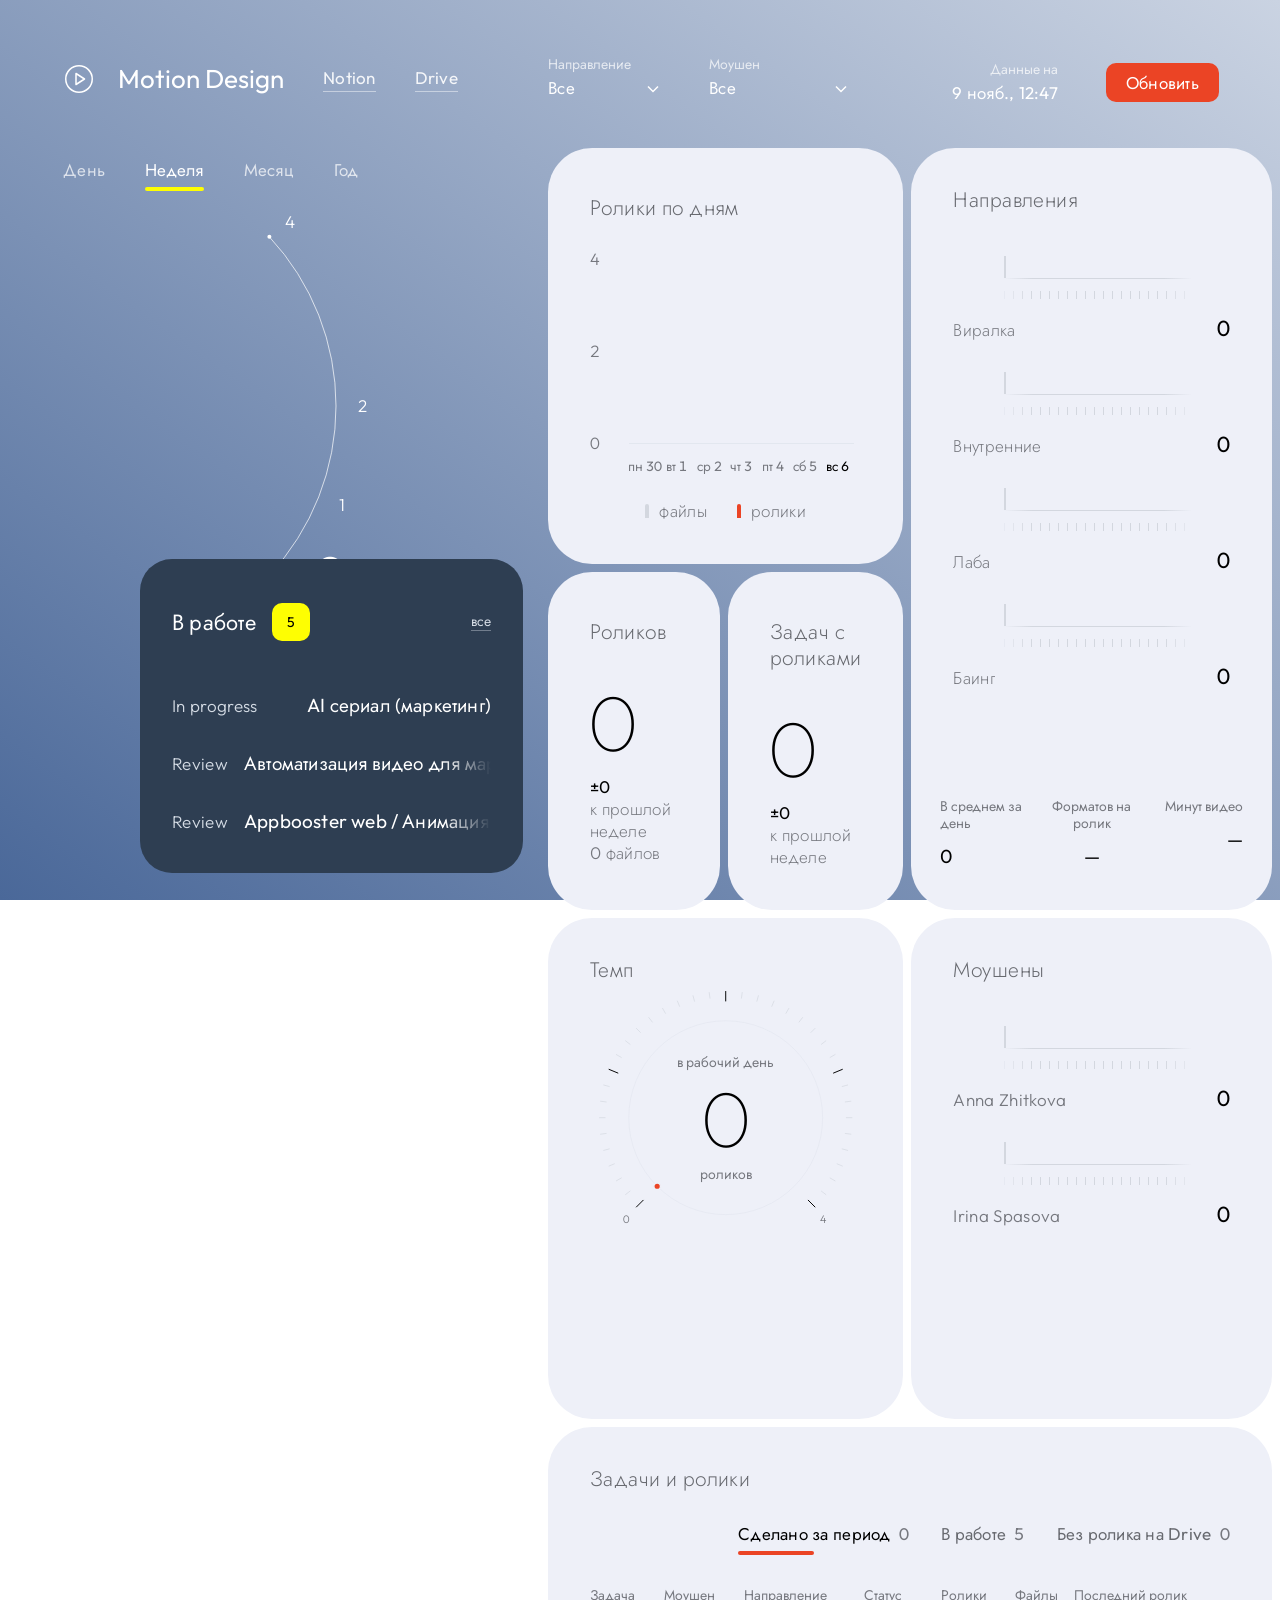
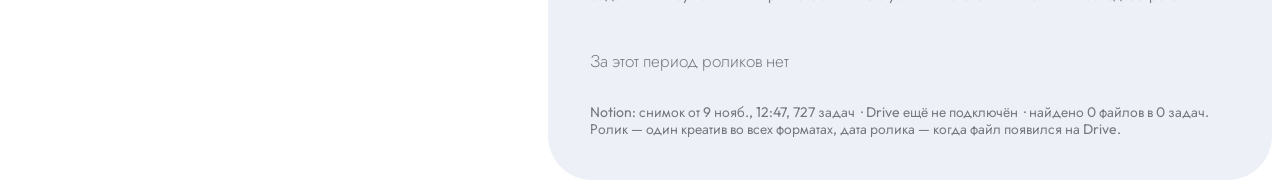
==== index.html @ 27a994b3 "Motion Design dashboard: Notion tasks + Drive videos, GitHub Pages Static dashboard in the style of " ====
<!doctype html>
<html lang="ru">
<head>
  <meta charset="utf-8">
  <meta name="viewport" content="width=device-width, initial-scale=1">
  <title>Motion Design · ролики</title>
  <meta name="description" content="Задачи моушен-дизайнеров из Notion и ролики на Google Drive: сколько сделано за день, неделю, месяц и год.">
  <link rel="icon" href="assets/icons/favicon.svg" type="image/svg+xml">
  <link rel="preconnect" href="https://fonts.googleapis.com">
  <link rel="preconnect" href="https://fonts.gstatic.com" crossorigin>
  <link href="https://fonts.googleapis.com/css2?family=Jost:wght@100;300;400;600&family=Outfit:wght@100;300;400;600&display=swap" rel="stylesheet">
  <link rel="stylesheet" href="assets/styles.css">
</head>
<body>
  <div class="app" id="app" aria-busy="true">
    <!-- Hero: period, headline gauge, what is in work right now -->
    <aside class="hero">
      <header class="hero-top">
        <a class="logo" href="./" aria-label="Motion Design — на главную">
          <svg class="logo-mark" width="32" height="32" viewBox="0 0 32 32" fill="none" aria-hidden="true">
            <circle cx="16" cy="16" r="13.25" stroke="currentColor" stroke-width="1.5"/>
            <path d="M13 10.5L21.5 16L13 21.5V10.5Z" stroke="currentColor" stroke-width="1.5" stroke-linejoin="round"/>
          </svg>
          <span id="appTitle">Motion Design</span>
        </a>
        <a class="hero-link" id="notionLink" href="#" target="_blank" rel="noopener">Notion</a>
        <a class="hero-link" id="driveLink" href="#" target="_blank" rel="noopener">Drive</a>
      </header>

      <nav class="period" aria-label="Период">
        <div class="tabs" role="tablist" id="periodTabs">
          <button role="tab" data-mode="day">День</button>
          <button role="tab" data-mode="week">Неделя</button>
          <button role="tab" data-mode="month">Месяц</button>
          <button role="tab" data-mode="year">Год</button>
        </div>
      </nav>

      <section class="gauge-wrap" aria-labelledby="gaugeLabel">
        <h2 class="sr-only" id="gaugeLabel">Роликов за период</h2>
        <svg class="hero-gauge" id="heroGauge" viewBox="0 0 330 380" role="img" aria-labelledby="gaugeLabel"></svg>
      </section>

      <section class="status-card" aria-labelledby="statusTitle">
        <div class="status-head">
          <h2 id="statusTitle">В работе</h2>
          <span class="chip" id="currentCount">0</span>
          <a class="status-more" href="#tasks" data-tab-link="current">все</a>
        </div>
        <div class="status-rows" id="statusRows"></div>
      </section>

      <div class="period-nav">
        <div class="guide" aria-hidden="true"><i></i><i></i></div>
        <div class="pager">
          <button id="prevPeriod" aria-label="Предыдущий период"><img src="assets/icons/chevron-left.svg" width="24" height="24" alt=""></button>
          <button id="nextPeriod" aria-label="Следующий период"><img src="assets/icons/chevron-right.svg" width="24" height="24" alt=""></button>
        </div>
        <div class="period-label" id="periodLabel" aria-live="polite">—</div>
      </div>

      <h1 class="hero-title">Motion<br>Design</h1>
      <footer class="hero-foot">
        <span id="today">—</span>
        <span class="sep" aria-hidden="true"></span>
        <span class="presence" id="dataAge">данные<br>—</span>
      </footer>
    </aside>

    <!-- Dashboard -->
    <main class="dash">
      <header class="dash-head">
        <label class="select">
          <span class="select-label">Направление</span>
          <select id="directionFilter"><option value="">Все</option></select>
        </label>
        <label class="select">
          <span class="select-label">Моушен</span>
          <select id="personFilter"><option value="">Все</option></select>
        </label>
        <div class="spacer"></div>
        <div class="updated">
          <span class="updated-label">Обновлено</span>
          <span class="updated-value" id="updatedAt">—</span>
        </div>
        <button class="btn-alert" id="refreshBtn" type="button">Обновить</button>
      </header>
      <div class="refresh-note" id="refreshNote" hidden></div>

      <div class="grid">
        <section class="card card-chart" aria-labelledby="chartTitle">
          <h2 class="card-title" id="chartTitle">Ролики по дням</h2>
          <div class="chart" id="chart"></div>
          <div class="legend" aria-hidden="true">
            <span><i class="key key-files"></i>файлы</span>
            <span><i class="key key-videos"></i>ролики</span>
          </div>
        </section>

        <section class="card card-metric" aria-labelledby="mVideosTitle">
          <h2 class="card-title" id="mVideosTitle">Роликов</h2>
          <div class="metric"><span class="metric-xl" id="mVideos">—</span><span class="metric-unit" id="mVideosUnit"></span></div>
          <p class="metric-note" id="mVideosNote"></p>
        </section>

        <section class="card card-metric" aria-labelledby="mTasksTitle">
          <h2 class="card-title" id="mTasksTitle">Задач с роликами</h2>
          <div class="metric"><span class="metric-xl" id="mTasks">—</span><span class="metric-unit" id="mTasksUnit"></span></div>
          <p class="metric-note" id="mTasksNote"></p>
        </section>

        <section class="card card-directions" aria-labelledby="dirTitle">
          <h2 class="card-title compact" id="dirTitle">Направления</h2>
          <div class="levels" id="directionRows"></div>
          <div class="stats" id="stats"></div>
        </section>

        <section class="card card-pace" aria-labelledby="paceTitle">
          <h2 class="card-title compact" id="paceTitle">Темп</h2>
          <div class="dial" id="paceDial"></div>
        </section>

        <section class="card card-people" aria-labelledby="peopleTitle">
          <h2 class="card-title compact" id="peopleTitle">Моушены</h2>
          <div class="levels" id="peopleRows"></div>
        </section>

        <section class="card card-tasks" id="tasks" aria-labelledby="tasksTitle">
          <div class="tasks-head">
            <h2 class="card-title compact" id="tasksTitle">Задачи и ролики</h2>
            <div class="seg" role="tablist" id="taskTabs">
              <button role="tab" data-tab="done">Сделано за период <b id="tabDoneN">0</b></button>
              <button role="tab" data-tab="current">В работе <b id="tabCurrentN">0</b></button>
              <button role="tab" data-tab="nolink">Без ролика на Drive <b id="tabNolinkN">0</b></button>
            </div>
          </div>
          <div class="table-wrap">
            <table class="tasks-table">
              <thead>
                <tr>
                  <th scope="col">Задача</th>
                  <th scope="col">Моушен</th>
                  <th scope="col">Направление</th>
                  <th scope="col">Статус</th>
                  <th scope="col" class="num">Ролики</th>
                  <th scope="col" class="num">Файлы</th>
                  <th scope="col">Последний ролик</th>
                </tr>
              </thead>
              <tbody id="taskRows"></tbody>
            </table>
            <p class="empty" id="tasksEmpty" hidden>За этот период задач нет</p>
          </div>
          <p class="checks" id="checks"></p>
        </section>
      </div>
    </main>
  </div>
  <div class="tooltip" id="tooltip" role="status" hidden></div>
  <script src="assets/app.js" type="module"></script>
</body>
</html>
---- assets/styles.css ----
/* Motion Design dashboard
   Tokens: Figma «AI-experements» / Главная · v1 (node 1311:35629), variables read 9 Nov 2026.
   Outfit has no Cyrillic, so Cyrillic glyphs fall through to Jost (same geometric construction). */

:root {
  color-scheme: light;

  --bg-hero-from: #4a6899;
  --bg-hero-to: #cad3e2;
  --surface-card: #eef0f8;
  --surface-overlay: #2e3e52;
  --surface-glass: #ffffff;

  --text-primary: #000000;
  --text-secondary: #686a70;
  --text-tertiary: #76787f;
  --text-on-dark: #ffffff;
  --text-on-dark-muted: #d5dce5;
  --text-on-live: #000000;
  --text-on-alert: #ffffff;

  --accent-live: #fefe02;
  --accent-alert: #eb4425;
  --chart-wind: #d3d7df;
  --chart-power: #eb4425;
  --stroke-tick-minor: #d3d7df;
  --stroke-tick-major: #000000;
  --stroke-track: #e3e7ef;
  --stroke-on-hero: #ffffff;

  --radius-card: 44px;
  --radius-overlay: 32px;
  --radius-control: 10px;
  --radius-full: 999px;
  --space-card-x: 42px;
  --space-grid-gap: 8px;

  --font: 'Outfit', 'Jost', system-ui, sans-serif;

  /* Text styles from the file (size / line / tracking) */
  --t-display: 600 82px/86px var(--font);      /* Display/Hero, tracking -3.5% */
  --t-metric-xl: 100 79px/79px var(--font);    /* Metric/XL */
  --t-metric-l: 300 52px/52px var(--font);     /* Metric/L */
  --t-logo: 400 26px/32px var(--font);         /* Logo */
  --t-metric-unit: 400 24px/30px var(--font);  /* Metric/Unit */
  --t-body-l: 400 22px/28px var(--font);       /* Body/L, tracking 1% */
  --t-title-card: 300 21px/26px var(--font);   /* Title/Card, tracking 2% */
  --t-body-m: 400 19px/24px var(--font);       /* Body/M, tracking 1% */
  --t-body-s: 400 17px/22px var(--font);       /* Body/S, tracking 1.5% */
  --t-label: 300 17px/22px var(--font);        /* Label, tracking 2% */
  --t-micro: 400 14px/17px var(--font);        /* Micro */
}

* { box-sizing: border-box; }
html { -webkit-text-size-adjust: 100%; }
body {
  margin: 0;
  min-height: 100vh;
  font: var(--t-body-s);
  color: var(--text-primary);
  background: linear-gradient(to top right, var(--bg-hero-from), var(--bg-hero-to)) fixed;
  -webkit-font-smoothing: antialiased;
}
button, select { font: inherit; color: inherit; }
button { cursor: pointer; }
a { color: inherit; }
h1, h2, p { margin: 0; }
img { display: block; }

.app {
  display: grid;
  grid-template-columns: minmax(480px, 822fr) minmax(0, 1098fr);
  min-height: 100vh;
}
.app[aria-busy="true"] .dash, .app[aria-busy="true"] .hero > *:not(.hero-top) { opacity: .55; transition: opacity .2s; }

/* ───────────── Hero ───────────── */
.hero {
  position: relative;
  display: flex;
  flex-direction: column;
  align-self: start;
  min-height: 100vh;
  padding: 63px 52px 78px;
  color: var(--text-on-dark);
}
/* Tall enough to hold the whole panel: it stays put while the dashboard scrolls */
@media (min-width: 1280px) and (min-height: 1000px) {
  .hero { position: sticky; top: 0; height: 100vh; }
}
.hero-top { display: flex; align-items: center; gap: 39px; }
.logo { display: flex; align-items: center; gap: 23px; text-decoration: none; font: var(--t-logo); margin-left: 11px; }
.logo-mark { color: var(--stroke-on-hero); }
.hero-link {
  font: var(--t-body-s); letter-spacing: .015em; text-decoration: none; opacity: .9;
  border-bottom: 1px solid rgba(255,255,255,.5); padding-bottom: 2px;
}
.hero-link:first-of-type { margin-left: auto; }
.hero-link:hover { opacity: 1; border-bottom-color: #fff; }

.period { margin: 64px 0 0 11px; }
.tabs { display: flex; gap: 40px; flex-wrap: wrap; }
.tabs button, .seg button {
  background: none; border: 0; padding: 0 0 10px; position: relative;
  font: var(--t-body-s); letter-spacing: .015em; color: var(--text-on-dark); opacity: .72;
}
.tabs button[aria-selected="true"] { opacity: 1; }
.tabs button[aria-selected="true"]::after {
  content: ''; position: absolute; left: 0; bottom: 0; width: 76px; max-width: 100%; height: 4px;
  border-radius: var(--radius-full); background: var(--accent-live);
}
.tabs button:hover { opacity: 1; }
.tabs button:focus-visible, .seg button:focus-visible, .pager button:focus-visible,
.btn-alert:focus-visible, .select select:focus-visible, .hero-link:focus-visible, .logo:focus-visible {
  outline: 2px solid var(--accent-live); outline-offset: 4px; border-radius: 4px;
}

/* Headline gauge — arc on the right, knob at the value */
.gauge-wrap { position: relative; height: 360px; margin-top: 24px; pointer-events: none; }
.hero-gauge { position: absolute; right: 30px; top: 0; width: 330px; height: 380px; overflow: visible; }
.hero-gauge text { font: var(--t-label); letter-spacing: .02em; fill: var(--text-on-dark); }
.hero-gauge .g-arc { stroke: var(--stroke-on-hero); stroke-width: 1; fill: none; opacity: .7; }
.hero-gauge .g-dot { fill: var(--stroke-on-hero); }
.hero-gauge .g-value { font: var(--t-metric-l); fill: var(--text-on-dark); }
.hero-gauge .g-unit { font: var(--t-micro); fill: var(--accent-live); }
.sr-only { position: absolute; width: 1px; height: 1px; padding: 0; margin: -1px; overflow: hidden; clip: rect(0 0 0 0); white-space: nowrap; border: 0; }
.period-nav { display: flex; align-items: center; gap: 24px; margin: 56px 0 0 27px; }
.guide { position: relative; flex: 0 1 210px; min-width: 32px; height: 1px; background: rgba(255,255,255,.5); }
.guide i { position: absolute; top: -1.5px; width: 4px; height: 4px; border-radius: 50%; background: var(--stroke-on-hero); }
.guide i:first-child { left: -2px; } .guide i:last-child { right: -2px; }
.pager { position: relative; display: flex; align-items: center; justify-content: center; gap: 26px; width: 99px; height: 51px; }
.pager::before { content: ''; position: absolute; inset: 0; border-radius: var(--radius-full); background: var(--surface-glass); opacity: .2; }
.pager button { position: relative; background: none; border: 0; padding: 0; width: 24px; height: 24px; }
.pager button:disabled { opacity: .35; cursor: default; }
.period-label { font: var(--t-body-m); letter-spacing: .01em; white-space: nowrap; }

/* Status card — what is in work now */
.status-card {
  position: relative; margin: -16px 0 0 88px; width: min(383px, 100%);
  background: var(--surface-overlay); border-radius: var(--radius-overlay);
  padding: 44px 32px 40px; color: var(--text-on-dark);
}
.status-head { display: flex; align-items: center; gap: 16px; }
.status-head h2 { font: var(--t-body-l); letter-spacing: .01em; }
.chip {
  display: inline-flex; align-items: center; justify-content: center; min-width: 38px; height: 38px; padding: 0 13px;
  border-radius: var(--radius-control); background: var(--accent-live); color: var(--text-on-live); font: var(--t-micro);
}
.status-more { margin-left: auto; font: var(--t-micro); color: var(--text-on-dark-muted); text-decoration: none; border-bottom: 1px solid rgba(213,220,229,.4); }
.status-rows { display: flex; flex-direction: column; gap: 34px; padding-top: 52px; }
.status-row { display: flex; align-items: baseline; justify-content: space-between; gap: 16px; min-width: 0; }
.status-row .k { font: var(--t-label); letter-spacing: .02em; color: var(--text-on-dark-muted); white-space: nowrap; }
.status-row .v {
  font: var(--t-body-m); letter-spacing: .01em; white-space: nowrap; overflow: hidden; min-width: 0;
  text-decoration: none;
  -webkit-mask-image: linear-gradient(to left, transparent 0, #000 48px); mask-image: linear-gradient(to left, transparent 0, #000 48px);
}
.status-row .v.fits { -webkit-mask-image: none; mask-image: none; }
.status-empty { font: var(--t-label); color: var(--text-on-dark-muted); }

.hero-title { margin-top: auto; padding-top: 72px; font: var(--t-display); letter-spacing: -0.035em; }
.hero-foot { position: absolute; right: 55px; bottom: 78px; display: flex; align-items: center; gap: 26px; font: var(--t-body-s); letter-spacing: .015em; }
.hero-foot .sep { width: 1px; height: 32px; background: var(--stroke-on-hero); opacity: .3; }
.presence { font: var(--t-micro); }

/* ───────────── Dashboard ───────────── */
.dash { padding: 56px 8px 8px 0; min-width: 0; }
.dash-head { display: flex; align-items: center; gap: 48px; min-height: 40px; padding-right: 53px; color: var(--text-on-dark); flex-wrap: wrap; row-gap: 16px; }
.select { position: relative; display: flex; flex-direction: column; gap: 4px; }
.select-label { font: var(--t-micro); color: var(--text-on-dark); opacity: .72; }
.select select {
  appearance: none; -webkit-appearance: none; background: transparent; border: 0; padding: 0 22px 10px 0;
  font: var(--t-body-s); letter-spacing: .015em; color: var(--text-on-dark); cursor: pointer;
  background-image: url("data:image/svg+xml,%3Csvg xmlns='http://www.w3.org/2000/svg' width='12' height='8' fill='none'%3E%3Cpath d='M1 1.5l5 5 5-5' stroke='white' stroke-width='1.5'/%3E%3C/svg%3E");
  background-repeat: no-repeat; background-position: right 2px top 8px;
}
.select select option { color: #000; }
.select.active::after { content: ''; position: absolute; left: 0; bottom: 0; width: 76px; height: 4px; border-radius: var(--radius-full); background: var(--accent-live); }
.spacer { flex: 1; }
.updated { display: flex; flex-direction: column; align-items: flex-end; gap: 4px; }
.updated-label { font: var(--t-micro); opacity: .72; }
.updated-value { font: var(--t-body-s); letter-spacing: .015em; white-space: nowrap; }
.btn-alert {
  height: 39px; min-width: 101px; padding: 0 20px; border: 0; border-radius: var(--radius-control);
  background: var(--accent-alert); color: var(--text-on-alert); font: var(--t-body-s); letter-spacing: .015em;
}
.btn-alert:disabled { opacity: .6; cursor: progress; }
.refresh-note {
  margin: 16px 53px 0 0; padding: 14px 20px; border-radius: var(--radius-control);
  background: var(--surface-overlay); color: var(--text-on-dark); font: var(--t-body-s); letter-spacing: .015em; max-width: 720px; margin-left: auto;
}
.refresh-note a { color: var(--accent-live); }

.grid {
  margin-top: 39px;
  display: grid; gap: var(--space-grid-gap);
  grid-template-columns: minmax(0, 261fr) minmax(0, 266fr) minmax(0, 547fr);
  grid-template-areas:
    "chart chart dirs"
    "m1    m2    dirs"
    "pace  pace  people"
    "tasks tasks tasks";
}
.card { background: var(--surface-card); border-radius: var(--radius-card); padding: 46px var(--space-card-x) 42px; min-width: 0; }
.card-title { font: var(--t-title-card); letter-spacing: .02em; color: var(--text-secondary); }
.card-title.compact { margin-top: -8px; }

.card-chart { grid-area: chart; min-height: 416px; display: flex; flex-direction: column; }
.card-metric:nth-of-type(2) { grid-area: m1; }
.card-metric:nth-of-type(3) { grid-area: m2; }
.card-directions { grid-area: dirs; display: flex; flex-direction: column; }
.card-pace { grid-area: pace; min-height: 501px; }
.card-people { grid-area: people; min-height: 501px; }
.card-tasks { grid-area: tasks; }

/* Chart */
.chart { position: relative; flex: 1; margin-top: 24px; min-height: 230px; }
.chart svg { display: block; width: 100%; height: 100%; overflow: visible; }
.chart .axis { font: var(--t-label); letter-spacing: .02em; fill: var(--text-tertiary); font-variant-numeric: tabular-nums; }
.chart .xlab { font: var(--t-micro); fill: var(--text-tertiary); font-variant-numeric: tabular-nums; }
.chart .xlab.now { fill: var(--text-primary); }
.chart .grid-line { stroke: var(--stroke-track); stroke-width: 1; shape-rendering: crispEdges; }
.chart .bar-files { fill: var(--chart-wind); }
.chart .bar-videos { fill: var(--chart-power); }
.chart .hit { fill: transparent; }
.chart .col:hover .bar-files, .chart .col:focus .bar-files { fill: #b9bfcb; }
.chart .col:focus { outline: none; }
.chart .col:focus .hit { stroke: var(--text-tertiary); stroke-width: 1; }
.legend { display: flex; justify-content: center; gap: 30px; margin-top: 18px; font: var(--t-label); letter-spacing: .02em; color: var(--text-tertiary); }
.legend span { display: inline-flex; align-items: center; gap: 10px; }
.key { display: inline-block; width: 4px; height: 14px; border-radius: 2px 2px 0 0; }
.key-files { background: var(--chart-wind); }
.key-videos { background: var(--chart-power); }

/* Metric */
.card-metric { min-height: 242px; }
.metric { display: flex; align-items: baseline; margin-top: 39px; margin-left: -3px; white-space: nowrap; }
.metric-xl { font: var(--t-metric-xl); }
.metric-unit { font: var(--t-metric-unit); margin-left: 6px; }
.metric-note { margin-top: 14px; font: var(--t-label); letter-spacing: .02em; color: var(--text-tertiary); }
.metric-note b { font-weight: 400; color: var(--text-primary); }

/* Level rows (Temp row) */
.levels { display: flex; flex-direction: column; gap: 30px; margin-top: 44px; }
.level-row { display: block; text-decoration: none; color: inherit; background: none; border: 0; padding: 0; width: 100%; text-align: left; cursor: pointer; }
.level-row[aria-pressed="true"] .lv-label { color: var(--text-primary); }
.level-track { position: relative; height: 22px; margin: 0 38px 0 51px; }
.level-fill { position: absolute; left: 0; top: 0; bottom: 0; min-width: 2px; }
.level-fill::before { content: ''; position: absolute; inset: 1px 2px 1px 0; background: linear-gradient(to right, rgba(235,68,35,0), var(--accent-alert)); opacity: .11; }
.level-fill::after { content: ''; position: absolute; top: 0; bottom: 0; right: 0; width: 2px; background: var(--accent-alert); }
.level-row.zero .level-fill::after { background: var(--stroke-tick-minor); }
.level-base { height: 1px; margin: 0 38px 0 51px; background: linear-gradient(90deg, rgba(211,215,223,0) 0%, var(--stroke-tick-minor) 15%, var(--stroke-tick-minor) 85%, rgba(211,215,223,0) 100%); }
.level-ticks {
  height: 8px; margin: 12px 38px 0 51px;
  background: repeating-linear-gradient(to right, var(--stroke-tick-minor) 0 1px, transparent 1px 9px);
  -webkit-mask-image: linear-gradient(to right, rgba(0,0,0,.25), #000 15%, #000 85%, rgba(0,0,0,.25));
  mask-image: linear-gradient(to right, rgba(0,0,0,.25), #000 15%, #000 85%, rgba(0,0,0,.25));
}
.level-labels { display: flex; align-items: baseline; justify-content: space-between; gap: 16px; padding-top: 15px; }
.lv-label { font: var(--t-label); letter-spacing: .02em; color: var(--text-tertiary); white-space: nowrap; overflow: hidden; }
.lv-value { font: var(--t-body-l); letter-spacing: .01em; white-space: nowrap; font-variant-numeric: tabular-nums; }
.lv-value small { font: var(--t-label); color: var(--text-tertiary); margin-left: 6px; }
.level-row:hover .lv-label { color: var(--text-primary); }
.level-row:focus-visible { outline: 2px solid var(--text-primary); outline-offset: 6px; border-radius: 6px; }

.stats { display: grid; grid-template-columns: repeat(3, 1fr); margin: auto -13px 0; padding-top: 32px; }
.stat { text-align: center; }
.stat:first-child { text-align: left; } .stat:last-child { text-align: right; }
.stat .k { font: var(--t-micro); color: var(--text-tertiary); }
.stat .v { font: var(--t-body-m); letter-spacing: .01em; margin-top: 12px; white-space: nowrap; }

/* Pace dial */
.dial { position: relative; margin: 0 auto; max-width: 420px; }
.dial svg { display: block; width: 100%; height: auto; overflow: visible; }
.dial .tick-minor { stroke: var(--stroke-tick-minor); stroke-width: 1; }
.dial .tick-major { stroke: var(--stroke-tick-major); stroke-width: 1.5; }
.dial .track { stroke: var(--stroke-track); stroke-width: 1; fill: none; }
.dial .arc { stroke: var(--accent-alert); stroke-width: 1.5; fill: none; stroke-linecap: round; }
.dial .knob { fill: var(--accent-alert); stroke: var(--surface-card); stroke-width: 2; }
.dial .scale { font: var(--t-label); fill: var(--text-tertiary); font-variant-numeric: tabular-nums; }
.dial-center { position: absolute; left: 50%; top: 50%; transform: translate(-50%, -50%); text-align: center; }
.dial-center .k { font: var(--t-micro); color: var(--text-tertiary); }
.dial-center .v { font: var(--t-metric-xl); margin-top: 8px; }
.dial-center .u { font: var(--t-micro); color: var(--text-tertiary); margin-top: 8px; }

/* Tasks */
.tasks-head { display: flex; align-items: center; gap: 32px; flex-wrap: wrap; }
.seg { display: flex; gap: 32px; margin-left: auto; flex-wrap: wrap; }
.seg button { color: var(--text-secondary); opacity: 1; }
.seg button b { font-weight: 400; color: var(--text-tertiary); margin-left: 4px; font-variant-numeric: tabular-nums; }
.seg button[aria-selected="true"] { color: var(--text-primary); }
.seg button[aria-selected="true"]::after { content: ''; position: absolute; left: 0; bottom: 0; width: 76px; height: 4px; border-radius: var(--radius-full); background: var(--accent-alert); }
.table-wrap { margin-top: 32px; overflow-x: auto; }
.tasks-table { width: 100%; border-collapse: collapse; }
.tasks-table th { font: var(--t-micro); color: var(--text-tertiary); text-align: left; padding: 0 16px 14px 0; white-space: nowrap; }
.tasks-table td { padding: 16px 16px 16px 0; vertical-align: top; font: var(--t-body-s); letter-spacing: .015em; border-top: 1px solid var(--stroke-track); }
.tasks-table th.num, .tasks-table td.num { text-align: right; font-variant-numeric: tabular-nums; }
.tasks-table td.num a { text-decoration: none; border-bottom: 1px solid var(--stroke-tick-minor); }
.tasks-table td.num a:hover { border-bottom-color: var(--text-primary); }
.task-name { color: var(--text-primary); text-decoration: none; display: block; max-width: 44ch; text-wrap: pretty; }
.task-name:hover { text-decoration: underline; text-decoration-thickness: 1px; text-underline-offset: 3px; }
.task-meta { display: block; margin-top: 4px; font: var(--t-micro); color: var(--text-tertiary); }
.muted { color: var(--text-tertiary); }
.status-chip { display: inline-flex; align-items: center; height: 26px; padding: 0 10px; border-radius: var(--radius-control); background: var(--surface-glass); font: var(--t-micro); white-space: nowrap; }
.status-chip.live { background: var(--accent-live); color: var(--text-on-live); }
.empty { padding: 32px 0 8px; color: var(--text-tertiary); font: var(--t-label); }
.checks { margin-top: 24px; font: var(--t-micro); color: var(--text-tertiary); max-width: 90ch; }
.more-row td { border-top: 0; padding-top: 8px; }
.btn-ghost { background: none; border: 0; padding: 0; font: var(--t-body-s); color: var(--text-secondary); border-bottom: 1px solid var(--stroke-tick-minor); }

/* Tooltip */
.tooltip {
  position: fixed; z-index: 10; pointer-events: none; padding: 12px 14px; border-radius: var(--radius-control);
  background: var(--surface-overlay); color: var(--text-on-dark); font: var(--t-micro); min-width: 140px;
}
.tooltip .tt-head { color: var(--text-on-dark-muted); margin-bottom: 8px; }
.tooltip .tt-row { display: flex; align-items: center; gap: 8px; }
.tooltip .tt-row + .tt-row { margin-top: 4px; }
.tooltip .tt-row b { font: var(--t-body-s); }
.tooltip .tt-key { width: 10px; height: 2px; border-radius: 1px; }

/* ───────────── Narrow screens ───────────── */
@media (max-width: 1279px) {
  .app { grid-template-columns: minmax(0, 1fr); }
  .hero { padding: 40px 32px 48px; }
  .gauge-wrap { height: 380px; }
  .hero-foot { position: static; margin-top: 24px; }
  .hero-title { padding-top: 48px; }
  .dash { padding: 0 16px 16px; }
  .dash-head { padding: 0; }
  .refresh-note { margin-right: 0; }
}
@media (max-width: 900px) {
  .grid {
    grid-template-columns: minmax(0, 1fr) minmax(0, 1fr);
    grid-template-areas: "chart chart" "m1 m2" "dirs dirs" "people people" "pace pace" "tasks tasks";
  }
  .card-pace, .card-people { min-height: 0; }
}
@media (max-width: 600px) {
  :root { --space-card-x: 24px; --radius-card: 32px; }
  .hero { padding: 28px 16px 32px; }
  .logo { margin-left: 0; gap: 14px; }
  .hero-top { gap: 20px; }
  .period { margin: 40px 0 0; }
  .period-nav { margin-left: 0; gap: 16px; }
  .tabs { gap: 24px; }
  .gauge-wrap { height: 330px; }
  .hero-gauge { right: 70px; width: 250px; height: 330px; }
  .status-card { margin: 32px 0 0; }
  .hero-title { font-size: 56px; line-height: 60px; }
  .dash { padding: 0 8px 8px; }
  .dash-head { gap: 24px; padding: 0 8px; }
  .grid { grid-template-columns: 1fr; grid-template-areas: "chart" "m1" "m2" "dirs" "people" "pace" "tasks"; }
  .card { padding-top: 36px; padding-bottom: 32px; }
  .metric-xl { font-size: 64px; line-height: 64px; }
  .tasks-table thead { display: none; }
  .tasks-table, .tasks-table tbody, .tasks-table tr, .tasks-table td { display: block; width: 100%; }
  .tasks-table tr { border-top: 1px solid var(--stroke-track); padding: 14px 0; }
  .tasks-table td { border: 0; padding: 2px 0; text-align: left !important; }
  .tasks-table td[data-k]::before { content: attr(data-k) ' '; color: var(--text-tertiary); font: var(--t-micro); }
}
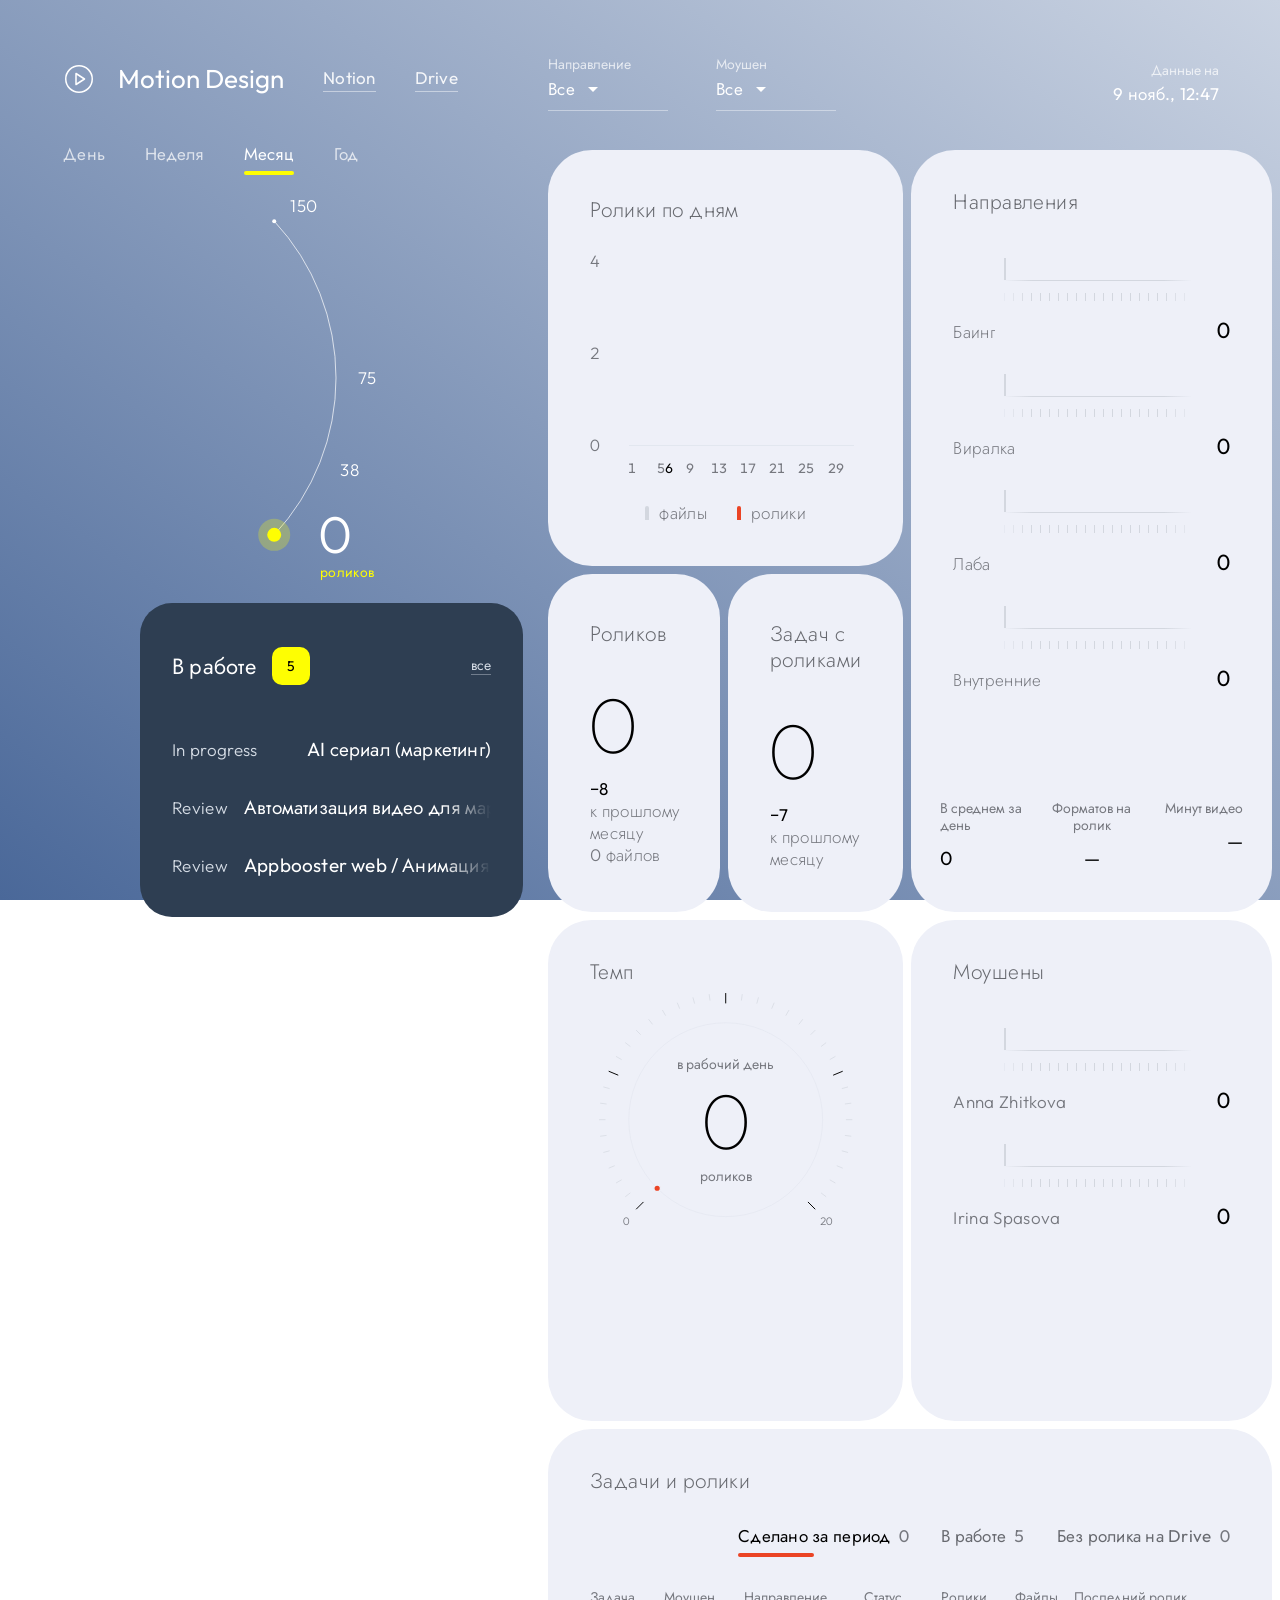
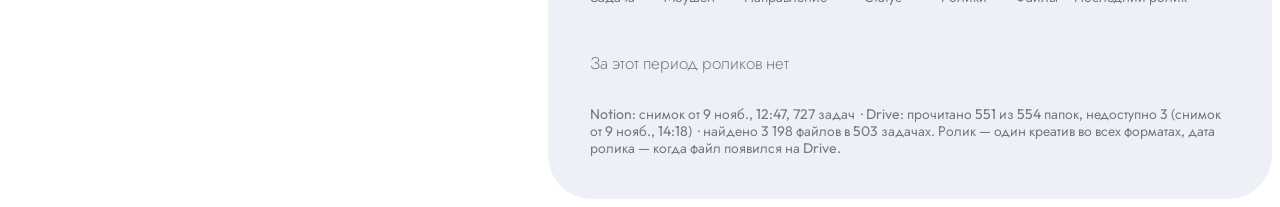
==== commit 97b4d9df: "MUI-style dropdowns, no refresh button, daily sync - Filters open an anchored listbox menu (MUI Sele" ====
--- a/index.html
+++ b/index.html
@@ -70,22 +70,14 @@
     <!-- Dashboard -->
     <main class="dash">
       <header class="dash-head">
-        <label class="select">
-          <span class="select-label">Направление</span>
-          <select id="directionFilter"><option value="">Все</option></select>
-        </label>
-        <label class="select">
-          <span class="select-label">Моушен</span>
-          <select id="personFilter"><option value="">Все</option></select>
-        </label>
+        <div class="dd" id="directionFilter" data-label="Направление"></div>
+        <div class="dd" id="personFilter" data-label="Моушен"></div>
         <div class="spacer"></div>
         <div class="updated">
           <span class="updated-label">Обновлено</span>
           <span class="updated-value" id="updatedAt">—</span>
         </div>
-        <button class="btn-alert" id="refreshBtn" type="button">Обновить</button>
       </header>
-      <div class="refresh-note" id="refreshNote" hidden></div>
 
       <div class="grid">
         <section class="card card-chart" aria-labelledby="chartTitle">
--- a/assets/styles.css
+++ b/assets/styles.css
@@ -81,11 +81,13 @@
   flex-direction: column;
   align-self: start;
   min-height: 100vh;
-  padding: 63px 52px 78px;
+  padding: 63px 52px 48px;
   color: var(--text-on-dark);
 }
-/* Tall enough to hold the whole panel: it stays put while the dashboard scrolls */
-@media (min-width: 1280px) and (min-height: 1000px) {
+/* Blocks keep their size: a short window makes the panel scroll, never squeezes the gauge under the card */
+.hero > * { flex-shrink: 0; }
+/* Tall enough to hold the whole panel (≈1305): it stays put while the dashboard scrolls */
+@media (min-width: 1280px) and (min-height: 1310px) {
   .hero { position: sticky; top: 0; height: 100vh; }
 }
 .hero-top { display: flex; align-items: center; gap: 39px; }
@@ -98,7 +100,7 @@
 .hero-link:first-of-type { margin-left: auto; }
 .hero-link:hover { opacity: 1; border-bottom-color: #fff; }
 
-.period { margin: 64px 0 0 11px; }
+.period { margin: 48px 0 0 11px; }
 .tabs { display: flex; gap: 40px; flex-wrap: wrap; }
 .tabs button, .seg button {
   background: none; border: 0; padding: 0 0 10px; position: relative;
@@ -111,12 +113,12 @@
 }
 .tabs button:hover { opacity: 1; }
 .tabs button:focus-visible, .seg button:focus-visible, .pager button:focus-visible,
-.btn-alert:focus-visible, .select select:focus-visible, .hero-link:focus-visible, .logo:focus-visible {
+.hero-link:focus-visible, .logo:focus-visible {
   outline: 2px solid var(--accent-live); outline-offset: 4px; border-radius: 4px;
 }
 
 /* Headline gauge — arc on the right, knob at the value */
-.gauge-wrap { position: relative; height: 360px; margin-top: 24px; pointer-events: none; }
+.gauge-wrap { position: relative; height: 380px; margin-top: 24px; pointer-events: none; }
 .hero-gauge { position: absolute; right: 30px; top: 0; width: 330px; height: 380px; overflow: visible; }
 .hero-gauge text { font: var(--t-label); letter-spacing: .02em; fill: var(--text-on-dark); }
 .hero-gauge .g-arc { stroke: var(--stroke-on-hero); stroke-width: 1; fill: none; opacity: .7; }
@@ -124,7 +126,7 @@
 .hero-gauge .g-value { font: var(--t-metric-l); fill: var(--text-on-dark); }
 .hero-gauge .g-unit { font: var(--t-micro); fill: var(--accent-live); }
 .sr-only { position: absolute; width: 1px; height: 1px; padding: 0; margin: -1px; overflow: hidden; clip: rect(0 0 0 0); white-space: nowrap; border: 0; }
-.period-nav { display: flex; align-items: center; gap: 24px; margin: 56px 0 0 27px; }
+.period-nav { display: flex; align-items: center; gap: 24px; margin: 40px 0 0 27px; }
 .guide { position: relative; flex: 0 1 210px; min-width: 32px; height: 1px; background: rgba(255,255,255,.5); }
 .guide i { position: absolute; top: -1.5px; width: 4px; height: 4px; border-radius: 50%; background: var(--stroke-on-hero); }
 .guide i:first-child { left: -2px; } .guide i:last-child { right: -2px; }
@@ -136,7 +138,7 @@
 
 /* Status card — what is in work now */
 .status-card {
-  position: relative; margin: -16px 0 0 88px; width: min(383px, 100%);
+  position: relative; margin: 24px 0 0 88px; width: min(383px, 100%);
   background: var(--surface-overlay); border-radius: var(--radius-overlay);
   padding: 44px 32px 40px; color: var(--text-on-dark);
 }
@@ -158,38 +160,42 @@
 .status-row .v.fits { -webkit-mask-image: none; mask-image: none; }
 .status-empty { font: var(--t-label); color: var(--text-on-dark-muted); }
 
-.hero-title { margin-top: auto; padding-top: 72px; font: var(--t-display); letter-spacing: -0.035em; }
-.hero-foot { position: absolute; right: 55px; bottom: 78px; display: flex; align-items: center; gap: 26px; font: var(--t-body-s); letter-spacing: .015em; }
+.hero-title { margin-top: auto; padding-top: 56px; font: var(--t-display); letter-spacing: -0.035em; }
+.hero-foot { position: absolute; right: 55px; bottom: 54px; display: flex; align-items: center; gap: 26px; font: var(--t-body-s); letter-spacing: .015em; }
 .hero-foot .sep { width: 1px; height: 32px; background: var(--stroke-on-hero); opacity: .3; }
 .presence { font: var(--t-micro); }
 
 /* ───────────── Dashboard ───────────── */
 .dash { padding: 56px 8px 8px 0; min-width: 0; }
 .dash-head { display: flex; align-items: center; gap: 48px; min-height: 40px; padding-right: 53px; color: var(--text-on-dark); flex-wrap: wrap; row-gap: 16px; }
-.select { position: relative; display: flex; flex-direction: column; gap: 4px; }
-.select-label { font: var(--t-micro); color: var(--text-on-dark); opacity: .72; }
-.select select {
-  appearance: none; -webkit-appearance: none; background: transparent; border: 0; padding: 0 22px 10px 0;
-  font: var(--t-body-s); letter-spacing: .015em; color: var(--text-on-dark); cursor: pointer;
-  background-image: url("data:image/svg+xml,%3Csvg xmlns='http://www.w3.org/2000/svg' width='12' height='8' fill='none'%3E%3Cpath d='M1 1.5l5 5 5-5' stroke='white' stroke-width='1.5'/%3E%3C/svg%3E");
-  background-repeat: no-repeat; background-position: right 2px top 8px;
-}
-.select select option { color: #000; }
-.select.active::after { content: ''; position: absolute; left: 0; bottom: 0; width: 76px; height: 4px; border-radius: var(--radius-full); background: var(--accent-live); }
+/* Dropdown — MUI Select behaviour (anchored menu, listbox keyboard), dashboard tokens */
+.dd { position: relative; display: flex; flex-direction: column; gap: 4px; min-width: 120px; }
+.dd-label { font: var(--t-micro); color: var(--text-on-dark); opacity: .72; }
+.dd-trigger {
+  display: inline-flex; align-items: center; gap: 6px; background: none; border: 0; padding: 0 0 10px; position: relative;
+  font: var(--t-body-s); letter-spacing: .015em; color: var(--text-on-dark); text-align: left; white-space: nowrap;
+}
+.dd-trigger::after { content: ''; position: absolute; left: 0; right: 0; bottom: 0; height: 1px; background: rgba(255,255,255,.4); transition: background .2s; }
+.dd-trigger:hover::after { background: rgba(255,255,255,.8); }
+.dd.active .dd-trigger::after, .dd.open .dd-trigger::after { height: 4px; right: auto; width: 76px; border-radius: var(--radius-full); background: var(--accent-live); }
+.dd-arrow { width: 24px; height: 24px; margin-right: -6px; transition: transform .2s cubic-bezier(.72, 0, 0, 1); }
+.dd.open .dd-arrow { transform: rotate(180deg); transition-timing-function: cubic-bezier(1, 0, .28, 1); }
+.dd-menu {
+  position: absolute; top: calc(100% + 8px); left: -16px; z-index: 20; min-width: calc(100% + 32px); max-height: 360px; overflow: auto;
+  margin: 0; padding: 8px 0; list-style: none; background: var(--surface-glass); border-radius: var(--radius-control);
+  transform-origin: top left; animation: dd-in .2s cubic-bezier(.72, 0, 0, 1);
+}
+@keyframes dd-in { from { opacity: 0; transform: scale(.92); } to { opacity: 1; transform: none; } }
+.dd-option { display: flex; align-items: center; min-height: 40px; padding: 8px 16px; font: var(--t-body-s); letter-spacing: .015em; color: var(--text-primary); white-space: nowrap; cursor: pointer; }
+.dd-option:hover, .dd-option.focused { background: var(--surface-card); }
+.dd-option[aria-selected="true"] { background: var(--stroke-track); }
+.dd-option[aria-selected="true"].focused, .dd-option[aria-selected="true"]:hover { background: var(--stroke-tick-minor); }
+.dd-trigger:focus-visible { outline: 2px solid var(--accent-live); outline-offset: 4px; border-radius: 4px; }
+@media (prefers-reduced-motion: reduce) { .dd-menu, .dd-arrow { animation: none; transition: none; } }
 .spacer { flex: 1; }
 .updated { display: flex; flex-direction: column; align-items: flex-end; gap: 4px; }
 .updated-label { font: var(--t-micro); opacity: .72; }
 .updated-value { font: var(--t-body-s); letter-spacing: .015em; white-space: nowrap; }
-.btn-alert {
-  height: 39px; min-width: 101px; padding: 0 20px; border: 0; border-radius: var(--radius-control);
-  background: var(--accent-alert); color: var(--text-on-alert); font: var(--t-body-s); letter-spacing: .015em;
-}
-.btn-alert:disabled { opacity: .6; cursor: progress; }
-.refresh-note {
-  margin: 16px 53px 0 0; padding: 14px 20px; border-radius: var(--radius-control);
-  background: var(--surface-overlay); color: var(--text-on-dark); font: var(--t-body-s); letter-spacing: .015em; max-width: 720px; margin-left: auto;
-}
-.refresh-note a { color: var(--accent-live); }
 
 .grid {
   margin-top: 39px;
@@ -328,7 +334,6 @@
   .hero-title { padding-top: 48px; }
   .dash { padding: 0 16px 16px; }
   .dash-head { padding: 0; }
-  .refresh-note { margin-right: 0; }
 }
 @media (max-width: 900px) {
   .grid {
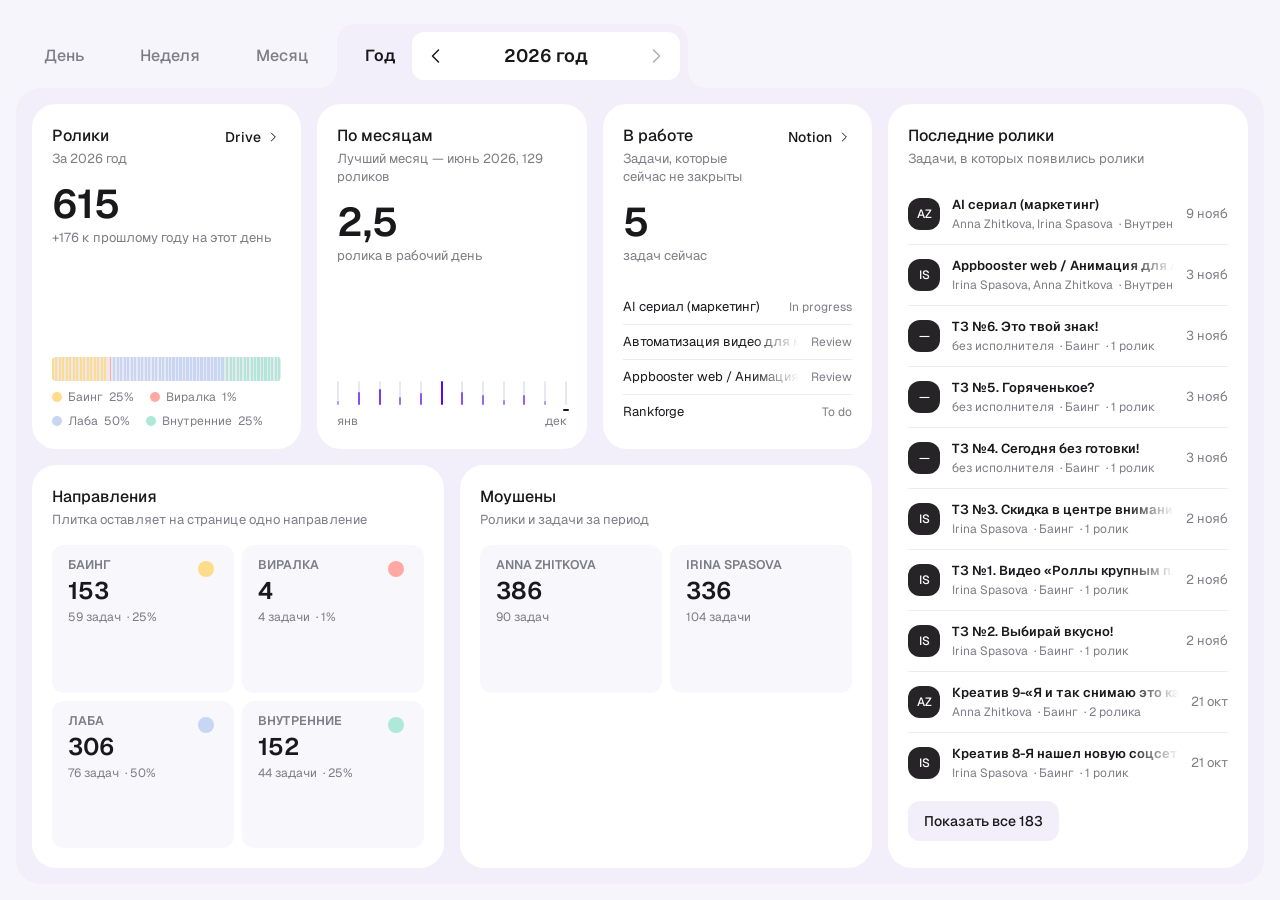
==== commit 738c85ef: "The Vault Custody layout becomes the main page; v1 goes - index.html and assets/ are the former v2; " ====
--- a/index.html
+++ b/index.html
@@ -3,151 +3,125 @@
 <head>
   <meta charset="utf-8">
   <meta name="viewport" content="width=device-width, initial-scale=1">
-  <title>Motion Design · ролики</title>
-  <meta name="description" content="Задачи моушен-дизайнеров из Notion и ролики на Google Drive: сколько сделано за день, неделю, месяц и год.">
+  <title>Motion Design</title>
+  <meta name="description" content="Ролики моушен-дизайнеров по задачам Notion: день, неделя, месяц, год.">
   <link rel="icon" href="assets/icons/favicon.svg" type="image/svg+xml">
   <link rel="preconnect" href="https://fonts.googleapis.com">
   <link rel="preconnect" href="https://fonts.gstatic.com" crossorigin>
-  <link href="https://fonts.googleapis.com/css2?family=Jost:wght@100;300;400;600&family=Outfit:wght@100;300;400;600&display=swap" rel="stylesheet">
+  <link rel="stylesheet" href="https://fonts.googleapis.com/css2?family=Geist:wght@400;500;600;700&display=swap">
   <link rel="stylesheet" href="assets/styles.css">
 </head>
 <body>
-  <div class="app" id="app" aria-busy="true">
-    <!-- Hero: period, headline gauge, what is in work right now -->
-    <aside class="hero">
-      <header class="hero-top">
-        <a class="logo" href="./" aria-label="Motion Design — на главную">
-          <svg class="logo-mark" width="32" height="32" viewBox="0 0 32 32" fill="none" aria-hidden="true">
-            <circle cx="16" cy="16" r="13.25" stroke="currentColor" stroke-width="1.5"/>
-            <path d="M13 10.5L21.5 16L13 21.5V10.5Z" stroke="currentColor" stroke-width="1.5" stroke-linejoin="round"/>
-          </svg>
-          <span id="appTitle">Motion Design</span>
-        </a>
-        <a class="hero-link" id="notionLink" href="#" target="_blank" rel="noopener">Notion</a>
-        <a class="hero-link" id="driveLink" href="#" target="_blank" rel="noopener">Drive</a>
-      </header>
-
-      <nav class="period" aria-label="Период">
-        <div class="tabs" role="tablist" id="periodTabs">
-          <button role="tab" data-mode="day">День</button>
-          <button role="tab" data-mode="week">Неделя</button>
-          <button role="tab" data-mode="month">Месяц</button>
-          <button role="tab" data-mode="year">Год</button>
-        </div>
-      </nav>
-
-      <section class="gauge-wrap" aria-labelledby="gaugeLabel">
-        <h2 class="sr-only" id="gaugeLabel">Роликов за период</h2>
-        <svg class="hero-gauge" id="heroGauge" viewBox="0 0 330 380" role="img" aria-labelledby="gaugeLabel"></svg>
-      </section>
-
-      <section class="status-card" aria-labelledby="statusTitle">
-        <div class="status-head">
-          <h2 id="statusTitle">В работе</h2>
-          <span class="chip" id="currentCount">0</span>
-          <a class="status-more" href="#tasks" data-tab-link="current">все</a>
-        </div>
-        <div class="status-rows" id="statusRows"></div>
-      </section>
-
-      <div class="period-nav">
-        <div class="guide" aria-hidden="true"><i></i><i></i></div>
-        <div class="pager">
-          <button id="prevPeriod" aria-label="Предыдущий период"><img src="assets/icons/chevron-left.svg" width="24" height="24" alt=""></button>
-          <button id="nextPeriod" aria-label="Следующий период"><img src="assets/icons/chevron-right.svg" width="24" height="24" alt=""></button>
-        </div>
-        <div class="period-label" id="periodLabel" aria-live="polite">—</div>
-      </div>
-
-      <h1 class="hero-title">Motion<br>Design</h1>
-      <footer class="hero-foot">
-        <span id="today">—</span>
-        <span class="sep" aria-hidden="true"></span>
-        <span class="presence" id="dataAge">данные<br>—</span>
-      </footer>
-    </aside>
-
-    <!-- Dashboard -->
-    <main class="dash">
-      <header class="dash-head">
-        <div class="dd" id="directionFilter" data-label="Направление"></div>
-        <div class="dd" id="personFilter" data-label="Моушен"></div>
-        <div class="spacer"></div>
-        <div class="updated">
-          <span class="updated-label">Обновлено</span>
-          <span class="updated-value" id="updatedAt">—</span>
+  <main class="main" id="app" aria-busy="true">
+    <section class="dash">
+      <!-- top: the period tabs grow out of the sheet on the left, the range sits inside the open one -->
+      <header class="dash-top">
+        <div class="ptabs" role="tablist" aria-label="Период" id="periodTabs">
+          <div class="ptab" data-mode="day"><button class="ptab-btn" role="tab" type="button" data-mode="day">День</button></div>
+          <div class="ptab" data-mode="week"><button class="ptab-btn" role="tab" type="button" data-mode="week">Неделя</button></div>
+          <div class="ptab" data-mode="month"><button class="ptab-btn" role="tab" type="button" data-mode="month">Месяц</button></div>
+          <div class="ptab" data-mode="year"><button class="ptab-btn" role="tab" type="button" data-mode="year">Год</button></div>
         </div>
       </header>
 
-      <div class="grid">
-        <section class="card card-chart" aria-labelledby="chartTitle">
-          <h2 class="card-title" id="chartTitle">Ролики по дням</h2>
-          <div class="chart" id="chart"></div>
-          <div class="legend" aria-hidden="true">
-            <span><i class="key key-files"></i>файлы</span>
-            <span><i class="key key-videos"></i>ролики</span>
+      <!-- the range: inside the open period tab; on a phone it moves to the top of the sheet -->
+      <div class="range" id="range">
+        <button class="rbtn" id="prevPeriod" type="button" aria-label="Предыдущий период"><svg class="ico" viewBox="0 0 24 24" fill="none" aria-hidden="true"><path d="M14.5 6l-6 6 6 6" stroke="currentColor" stroke-width="1.5" stroke-linecap="round" stroke-linejoin="round"/></svg></button>
+        <span class="range-label" id="periodLabel" aria-live="polite">—</span>
+        <button class="rbtn" id="nextPeriod" type="button" aria-label="Следующий период"><svg class="ico" viewBox="0 0 24 24" fill="none" aria-hidden="true"><path d="M9.5 6l6 6-6 6" stroke="currentColor" stroke-width="1.5" stroke-linecap="round" stroke-linejoin="round"/></svg></button>
+      </div>
+
+      <!-- the sheet: lavender board with white plates -->
+      <div class="dash-sheet" id="sheet">
+        <div class="range-slot" id="rangeSlot"></div>
+        <div class="dash-grid" id="dashView">
+          <div class="row-a">
+            <article class="bcard">
+              <div class="bhead">
+                <div class="bhead-txt"><h2 class="b-title">Ролики</h2><p class="b-cap" id="aCap">—</p></div>
+                <a class="b-open" id="driveLink" href="#" target="_blank" rel="noopener">Drive<svg class="ico16" viewBox="0 0 24 24" fill="none" aria-hidden="true"><path d="M9.5 6l6 6-6 6" stroke="currentColor" stroke-width="1.5" stroke-linecap="round" stroke-linejoin="round"/></svg></a>
+              </div>
+              <div class="bbody">
+                <div class="metric"><span class="m-value" id="aValue">—</span><span class="m-cap" id="aSub">—</span></div>
+                <div class="strip">
+                  <div class="split" id="split" role="img"></div>
+                  <div class="legend" id="splitLegend"></div>
+                </div>
+              </div>
+            </article>
+
+            <article class="bcard">
+              <div class="bhead">
+                <div class="bhead-txt"><h2 class="b-title" id="bTitle">По дням</h2><p class="b-cap" id="bCap">—</p></div>
+              </div>
+              <div class="bbody">
+                <div class="metric"><span class="m-value" id="bValue">—</span><span class="m-cap" id="bSub">—</span></div>
+                <div class="strip">
+                  <div class="bars" id="bars"></div>
+                  <div class="strip-ends"><span id="barsFrom">—</span><span id="barsTo">—</span></div>
+                </div>
+              </div>
+            </article>
+
+            <article class="bcard">
+              <div class="bhead">
+                <div class="bhead-txt"><h2 class="b-title">В работе</h2><p class="b-cap">Задачи, которые сейчас не&nbsp;закрыты</p></div>
+                <a class="b-open" id="notionLink" href="#" target="_blank" rel="noopener">Notion<svg class="ico16" viewBox="0 0 24 24" fill="none" aria-hidden="true"><path d="M9.5 6l6 6-6 6" stroke="currentColor" stroke-width="1.5" stroke-linecap="round" stroke-linejoin="round"/></svg></a>
+              </div>
+              <div class="bbody">
+                <div class="metric"><span class="m-value" id="cValue">—</span><span class="m-cap" id="cSub">—</span></div>
+                <div class="worklist" id="worklist"></div>
+              </div>
+            </article>
           </div>
-        </section>
 
-        <section class="card card-metric" aria-labelledby="mVideosTitle">
-          <h2 class="card-title" id="mVideosTitle">Роликов</h2>
-          <div class="metric"><span class="metric-xl" id="mVideos">—</span><span class="metric-unit" id="mVideosUnit"></span></div>
-          <p class="metric-note" id="mVideosNote"></p>
-        </section>
+          <div class="row-b">
+            <article class="bcard">
+              <div class="bhead">
+                <div class="bhead-txt"><h2 class="b-title">Направления</h2><p class="b-cap">Плитка оставляет на&nbsp;странице одно&nbsp;направление</p></div>
+              </div>
+              <div class="tiles" id="dirTiles"></div>
+            </article>
 
-        <section class="card card-metric" aria-labelledby="mTasksTitle">
-          <h2 class="card-title" id="mTasksTitle">Задач с роликами</h2>
-          <div class="metric"><span class="metric-xl" id="mTasks">—</span><span class="metric-unit" id="mTasksUnit"></span></div>
-          <p class="metric-note" id="mTasksNote"></p>
-        </section>
+            <article class="bcard">
+              <div class="bhead">
+                <div class="bhead-txt"><h2 class="b-title">Моушены</h2><p class="b-cap">Ролики и&nbsp;задачи за&nbsp;период</p></div>
+              </div>
+              <div class="tiles" id="personTiles"></div>
+            </article>
+          </div>
 
-        <section class="card card-directions" aria-labelledby="dirTitle">
-          <h2 class="card-title compact" id="dirTitle">Направления</h2>
-          <div class="levels" id="directionRows"></div>
-          <div class="stats" id="stats"></div>
-        </section>
-
-        <section class="card card-pace" aria-labelledby="paceTitle">
-          <h2 class="card-title compact" id="paceTitle">Темп</h2>
-          <div class="dial" id="paceDial"></div>
-        </section>
-
-        <section class="card card-people" aria-labelledby="peopleTitle">
-          <h2 class="card-title compact" id="peopleTitle">Моушены</h2>
-          <div class="levels" id="peopleRows"></div>
-        </section>
-
-        <section class="card card-tasks" id="tasks" aria-labelledby="tasksTitle">
-          <div class="tasks-head">
-            <h2 class="card-title compact" id="tasksTitle">Задачи и ролики</h2>
-            <div class="seg" role="tablist" id="taskTabs">
-              <button role="tab" data-tab="done">Сделано за период <b id="tabDoneN">0</b></button>
-              <button role="tab" data-tab="current">В работе <b id="tabCurrentN">0</b></button>
-              <button role="tab" data-tab="nolink">Без ролика на Drive <b id="tabNolinkN">0</b></button>
+          <article class="bcard dc-log">
+            <div class="bhead">
+              <div class="bhead-txt"><h2 class="b-title">Последние ролики</h2><p class="b-cap">Задачи, в&nbsp;которых появились&nbsp;ролики</p></div>
             </div>
+            <div class="events" id="events"></div>
+          </article>
+        </div>
+        <!-- the tasks page: opened from «Последние ролики», the period on top still drives it -->
+        <div class="tview" id="tasksView" hidden>
+          <div class="ftabs" role="tablist" aria-label="Задачи" id="taskTabs">
+            <button class="ftab" role="tab" type="button" data-tab="done">С роликами<span class="ftab-n" id="nDone"></span></button>
+            <button class="ftab" role="tab" type="button" data-tab="current">В работе<span class="ftab-n" id="nCurrent"></span></button>
+            <button class="ftab" role="tab" type="button" data-tab="nolink">Без роликов<span class="ftab-n" id="nNolink"></span></button>
           </div>
-          <div class="table-wrap">
-            <table class="tasks-table">
-              <thead>
-                <tr>
-                  <th scope="col">Задача</th>
-                  <th scope="col">Моушен</th>
-                  <th scope="col">Направление</th>
-                  <th scope="col">Статус</th>
-                  <th scope="col" class="num">Ролики</th>
-                  <th scope="col" class="num">Файлы</th>
-                  <th scope="col">Последний ролик</th>
-                </tr>
-              </thead>
-              <tbody id="taskRows"></tbody>
-            </table>
-            <p class="empty" id="tasksEmpty" hidden>За этот период задач нет</p>
-          </div>
-          <p class="checks" id="checks"></p>
-        </section>
+          <article class="tcard" id="tcard">
+            <div class="toolbar">
+              <button class="backbtn" id="backBtn" type="button" aria-label="Назад к дашборду" title="Назад к дашборду"><svg class="ico" viewBox="0 0 24 24" fill="none" aria-hidden="true"><path d="M19 12H5M11 6l-6 6 6 6" stroke="currentColor" stroke-width="1.5" stroke-linecap="round" stroke-linejoin="round"/></svg></button>
+              <label class="field">
+                <svg class="ico" viewBox="0 0 24 24" fill="none" aria-hidden="true"><path d="M16.4 16.4L20 20" stroke="currentColor" stroke-width="1.5" stroke-linecap="round"/><circle cx="11" cy="11" r="7" stroke="currentColor" stroke-width="1.5"/></svg>
+                <input id="taskSearch" type="search" placeholder="Поиск задачи" aria-label="Поиск задачи" autocomplete="off">
+              </label>
+              <div class="dd" id="dirFilter" data-label="Направление"></div>
+              <div class="dd" id="personFilter" data-label="Моушен"></div>
+            </div>
+            <div class="tbl"><div class="tgrid" id="tgrid" role="table" aria-label="Задачи"></div></div>
+            <p class="tempty" id="tEmpty" hidden></p>
+          </article>
+        </div>
       </div>
-    </main>
-  </div>
+    </section>
+  </main>
   <div class="tooltip" id="tooltip" role="status" hidden></div>
   <script src="assets/app.js" type="module"></script>
 </body>
--- a/assets/styles.css
+++ b/assets/styles.css
@@ -1,367 +1,325 @@
-/* Motion Design dashboard
-   Tokens: Figma «AI-experements» / Главная · v1 (node 1311:35629), variables read 9 Nov 2026.
-   Outfit has no Cyrillic, so Cyrillic glyphs fall through to Jost (same geometric construction). */
-
+/* Motion Design — the Vault Custody dashboard v2.2 (Figma 4ZeIBtOjH7RSoyMiiSfouZ, filled 1373:82066), adapted:
+   no drawer, the plates carry videos instead of wallets. Values are the custody prototype's
+   (prototype/ghost-cursor/page.html, rebuilt 29 Oct 2026); the split's pastels and the strip's violet steps are
+   sampled from the filled render. One light theme, as the source. */
 :root {
+  --canvas: #f7f5fc;
+  --surface: #ffffff;
+  --ink: #19191c;
+  --ink-link: #18181b;
+  --text-2: #7d7d86;
+  --text-3: #aeaeae;
+  --rule: #ededef;
+  --field: #ebe7f1;
+  --tint: #f2effa;
+  --tile: #f8f7fc;
+  --disc: #f6f6ff;
+  --violet: #5608ff;
+  --inverse: #27232a;
+  --on-inverse-2: #92919b;
+  --av: #262427;
+  --av-row: #3e4046;          /* the 24 avatar in a table */
+  --hair: rgba(0, 0, 0, .05); /* Divider · Hairline, over a table head */
+  --chip-n: #f5f5f5;          /* Chip · Neutral */
+  --ok-bg: #f7f2fe; --ok: #9d5aef; /* Chip · Success */
+  /* the token split's pastels (filled render), one per direction */
+  --dir-buying: #ffdb8c;
+  --dir-viral: #ffa9a2;
+  --dir-lab: #c7d6f3;
+  --dir-internal: #afe8d6;
+  --ease-enter: cubic-bezier(.72, 0, 0, 1);
+  --ease-exit: cubic-bezier(1, 0, .28, 1);
+  --edge: 16px;
+  --font: "Geist", ui-sans-serif, system-ui, -apple-system, "Segoe UI", sans-serif;
   color-scheme: light;
-
-  --bg-hero-from: #4a6899;
-  --bg-hero-to: #cad3e2;
-  --surface-card: #eef0f8;
-  --surface-overlay: #2e3e52;
-  --surface-glass: #ffffff;
-
-  --text-primary: #000000;
-  --text-secondary: #686a70;
-  --text-tertiary: #76787f;
-  --text-on-dark: #ffffff;
-  --text-on-dark-muted: #d5dce5;
-  --text-on-live: #000000;
-  --text-on-alert: #ffffff;
-
-  --accent-live: #fefe02;
-  --accent-alert: #eb4425;
-  --chart-wind: #d3d7df;
-  --chart-power: #eb4425;
-  --stroke-tick-minor: #d3d7df;
-  --stroke-tick-major: #000000;
-  --stroke-track: #e3e7ef;
-  --stroke-on-hero: #ffffff;
-
-  --radius-card: 44px;
-  --radius-overlay: 32px;
-  --radius-control: 10px;
-  --radius-full: 999px;
-  --space-card-x: 42px;
-  --space-grid-gap: 8px;
-
-  --font: 'Outfit', 'Jost', system-ui, sans-serif;
-
-  /* Text styles from the file (size / line / tracking) */
-  --t-display: 600 82px/86px var(--font);      /* Display/Hero, tracking -3.5% */
-  --t-metric-xl: 100 79px/79px var(--font);    /* Metric/XL */
-  --t-metric-l: 300 52px/52px var(--font);     /* Metric/L */
-  --t-logo: 400 26px/32px var(--font);         /* Logo */
-  --t-metric-unit: 400 24px/30px var(--font);  /* Metric/Unit */
-  --t-body-l: 400 22px/28px var(--font);       /* Body/L, tracking 1% */
-  --t-title-card: 300 21px/26px var(--font);   /* Title/Card, tracking 2% */
-  --t-body-m: 400 19px/24px var(--font);       /* Body/M, tracking 1% */
-  --t-body-s: 400 17px/22px var(--font);       /* Body/S, tracking 1.5% */
-  --t-label: 300 17px/22px var(--font);        /* Label, tracking 2% */
-  --t-micro: 400 14px/17px var(--font);        /* Micro */
-}
-
-* { box-sizing: border-box; }
-html { -webkit-text-size-adjust: 100%; }
-body {
-  margin: 0;
-  min-height: 100vh;
-  font: var(--t-body-s);
-  color: var(--text-primary);
-  background: linear-gradient(to top right, var(--bg-hero-from), var(--bg-hero-to)) fixed;
-  -webkit-font-smoothing: antialiased;
-}
-button, select { font: inherit; color: inherit; }
-button { cursor: pointer; }
-a { color: inherit; }
-h1, h2, p { margin: 0; }
-img { display: block; }
-
-.app {
-  display: grid;
-  grid-template-columns: minmax(480px, 822fr) minmax(0, 1098fr);
-  min-height: 100vh;
-}
-.app[aria-busy="true"] .dash, .app[aria-busy="true"] .hero > *:not(.hero-top) { opacity: .55; transition: opacity .2s; }
-
-/* ───────────── Hero ───────────── */
-.hero {
-  position: relative;
-  display: flex;
-  flex-direction: column;
-  align-self: start;
-  min-height: 100vh;
-  padding: 63px 52px 48px;
-  color: var(--text-on-dark);
-}
-/* Blocks keep their size: a short window makes the panel scroll, never squeezes the gauge under the card */
-.hero > * { flex-shrink: 0; }
-/* Tall enough to hold the whole panel (≈1305): it stays put while the dashboard scrolls */
-@media (min-width: 1280px) and (min-height: 1310px) {
-  .hero { position: sticky; top: 0; height: 100vh; }
-}
-.hero-top { display: flex; align-items: center; gap: 39px; }
-.logo { display: flex; align-items: center; gap: 23px; text-decoration: none; font: var(--t-logo); margin-left: 11px; }
-.logo-mark { color: var(--stroke-on-hero); }
-.hero-link {
-  font: var(--t-body-s); letter-spacing: .015em; text-decoration: none; opacity: .9;
-  border-bottom: 1px solid rgba(255,255,255,.5); padding-bottom: 2px;
-}
-.hero-link:first-of-type { margin-left: auto; }
-.hero-link:hover { opacity: 1; border-bottom-color: #fff; }
-
-.period { margin: 48px 0 0 11px; }
-.tabs { display: flex; gap: 40px; flex-wrap: wrap; }
-.tabs button, .seg button {
-  background: none; border: 0; padding: 0 0 10px; position: relative;
-  font: var(--t-body-s); letter-spacing: .015em; color: var(--text-on-dark); opacity: .72;
-}
-.tabs button[aria-selected="true"] { opacity: 1; }
-.tabs button[aria-selected="true"]::after {
-  content: ''; position: absolute; left: 0; bottom: 0; width: 76px; max-width: 100%; height: 4px;
-  border-radius: var(--radius-full); background: var(--accent-live);
-}
-.tabs button:hover { opacity: 1; }
-.tabs button:focus-visible, .seg button:focus-visible, .pager button:focus-visible,
-.hero-link:focus-visible, .logo:focus-visible {
-  outline: 2px solid var(--accent-live); outline-offset: 4px; border-radius: 4px;
-}
-
-/* Headline gauge — arc on the right, knob at the value */
-.gauge-wrap { position: relative; height: 380px; margin-top: 24px; pointer-events: none; }
-.hero-gauge { position: absolute; right: 30px; top: 0; width: 330px; height: 380px; overflow: visible; }
-.hero-gauge text { font: var(--t-label); letter-spacing: .02em; fill: var(--text-on-dark); }
-.hero-gauge .g-arc { stroke: var(--stroke-on-hero); stroke-width: 1; fill: none; opacity: .7; }
-.hero-gauge .g-dot { fill: var(--stroke-on-hero); }
-.hero-gauge .g-value { font: var(--t-metric-l); fill: var(--text-on-dark); }
-.hero-gauge .g-unit { font: var(--t-micro); fill: var(--accent-live); }
-.sr-only { position: absolute; width: 1px; height: 1px; padding: 0; margin: -1px; overflow: hidden; clip: rect(0 0 0 0); white-space: nowrap; border: 0; }
-.period-nav { display: flex; align-items: center; gap: 24px; margin: 40px 0 0 27px; }
-.guide { position: relative; flex: 0 1 210px; min-width: 32px; height: 1px; background: rgba(255,255,255,.5); }
-.guide i { position: absolute; top: -1.5px; width: 4px; height: 4px; border-radius: 50%; background: var(--stroke-on-hero); }
-.guide i:first-child { left: -2px; } .guide i:last-child { right: -2px; }
-.pager { position: relative; display: flex; align-items: center; justify-content: center; gap: 26px; width: 99px; height: 51px; }
-.pager::before { content: ''; position: absolute; inset: 0; border-radius: var(--radius-full); background: var(--surface-glass); opacity: .2; }
-.pager button { position: relative; background: none; border: 0; padding: 0; width: 24px; height: 24px; }
-.pager button:disabled { opacity: .35; cursor: default; }
-.period-label { font: var(--t-body-m); letter-spacing: .01em; white-space: nowrap; }
-
-/* Status card — what is in work now */
-.status-card {
-  position: relative; margin: 24px 0 0 88px; width: min(383px, 100%);
-  background: var(--surface-overlay); border-radius: var(--radius-overlay);
-  padding: 44px 32px 40px; color: var(--text-on-dark);
-}
-.status-head { display: flex; align-items: center; gap: 16px; }
-.status-head h2 { font: var(--t-body-l); letter-spacing: .01em; }
-.chip {
-  display: inline-flex; align-items: center; justify-content: center; min-width: 38px; height: 38px; padding: 0 13px;
-  border-radius: var(--radius-control); background: var(--accent-live); color: var(--text-on-live); font: var(--t-micro);
-}
-.status-more { margin-left: auto; font: var(--t-micro); color: var(--text-on-dark-muted); text-decoration: none; border-bottom: 1px solid rgba(213,220,229,.4); }
-.status-rows { display: flex; flex-direction: column; gap: 34px; padding-top: 52px; }
-.status-row { display: flex; align-items: baseline; justify-content: space-between; gap: 16px; min-width: 0; }
-.status-row .k { font: var(--t-label); letter-spacing: .02em; color: var(--text-on-dark-muted); white-space: nowrap; }
-.status-row .v {
-  font: var(--t-body-m); letter-spacing: .01em; white-space: nowrap; overflow: hidden; min-width: 0;
-  text-decoration: none;
-  -webkit-mask-image: linear-gradient(to left, transparent 0, #000 48px); mask-image: linear-gradient(to left, transparent 0, #000 48px);
-}
-.status-row .v.fits { -webkit-mask-image: none; mask-image: none; }
-.status-empty { font: var(--t-label); color: var(--text-on-dark-muted); }
-
-.hero-title { margin-top: auto; padding-top: 56px; font: var(--t-display); letter-spacing: -0.035em; }
-.hero-foot { position: absolute; right: 55px; bottom: 54px; display: flex; align-items: center; gap: 26px; font: var(--t-body-s); letter-spacing: .015em; }
-.hero-foot .sep { width: 1px; height: 32px; background: var(--stroke-on-hero); opacity: .3; }
-.presence { font: var(--t-micro); }
-
-/* ───────────── Dashboard ───────────── */
-.dash { padding: 56px 8px 8px 0; min-width: 0; }
-.dash-head { display: flex; align-items: center; gap: 48px; min-height: 40px; padding-right: 53px; color: var(--text-on-dark); flex-wrap: wrap; row-gap: 16px; }
-/* Dropdown — MUI Select behaviour (anchored menu, listbox keyboard), dashboard tokens */
-.dd { position: relative; display: flex; flex-direction: column; gap: 4px; min-width: 120px; }
-.dd-label { font: var(--t-micro); color: var(--text-on-dark); opacity: .72; }
-.dd-trigger {
-  display: inline-flex; align-items: center; gap: 6px; background: none; border: 0; padding: 0 0 10px; position: relative;
-  font: var(--t-body-s); letter-spacing: .015em; color: var(--text-on-dark); text-align: left; white-space: nowrap;
-}
-.dd-trigger::after { content: ''; position: absolute; left: 0; right: 0; bottom: 0; height: 1px; background: rgba(255,255,255,.4); transition: background .2s; }
-.dd-trigger:hover::after { background: rgba(255,255,255,.8); }
-.dd.active .dd-trigger::after, .dd.open .dd-trigger::after { height: 4px; right: auto; width: 76px; border-radius: var(--radius-full); background: var(--accent-live); }
-.dd-arrow { width: 24px; height: 24px; margin-right: -6px; transition: transform .2s cubic-bezier(.72, 0, 0, 1); }
-.dd.open .dd-arrow { transform: rotate(180deg); transition-timing-function: cubic-bezier(1, 0, .28, 1); }
-.dd-menu {
-  position: absolute; top: calc(100% + 8px); left: -16px; z-index: 20; min-width: calc(100% + 32px); max-height: 360px; overflow: auto;
-  margin: 0; padding: 8px 0; list-style: none; background: var(--surface-glass); border-radius: var(--radius-control);
-  transform-origin: top left; animation: dd-in .2s cubic-bezier(.72, 0, 0, 1);
-}
-@keyframes dd-in { from { opacity: 0; transform: scale(.92); } to { opacity: 1; transform: none; } }
-.dd-option { display: flex; align-items: center; min-height: 40px; padding: 8px 16px; font: var(--t-body-s); letter-spacing: .015em; color: var(--text-primary); white-space: nowrap; cursor: pointer; }
-.dd-option:hover, .dd-option.focused { background: var(--surface-card); }
-.dd-option[aria-selected="true"] { background: var(--stroke-track); }
-.dd-option[aria-selected="true"].focused, .dd-option[aria-selected="true"]:hover { background: var(--stroke-tick-minor); }
-.dd-trigger:focus-visible { outline: 2px solid var(--accent-live); outline-offset: 4px; border-radius: 4px; }
-@media (prefers-reduced-motion: reduce) { .dd-menu, .dd-arrow { animation: none; transition: none; } }
-.spacer { flex: 1; }
-.updated { display: flex; flex-direction: column; align-items: flex-end; gap: 4px; }
-.updated-label { font: var(--t-micro); opacity: .72; }
-.updated-value { font: var(--t-body-s); letter-spacing: .015em; white-space: nowrap; }
-
-.grid {
-  margin-top: 39px;
-  display: grid; gap: var(--space-grid-gap);
-  grid-template-columns: minmax(0, 261fr) minmax(0, 266fr) minmax(0, 547fr);
-  grid-template-areas:
-    "chart chart dirs"
-    "m1    m2    dirs"
-    "pace  pace  people"
-    "tasks tasks tasks";
-}
-.card { background: var(--surface-card); border-radius: var(--radius-card); padding: 46px var(--space-card-x) 42px; min-width: 0; }
-.card-title { font: var(--t-title-card); letter-spacing: .02em; color: var(--text-secondary); }
-.card-title.compact { margin-top: -8px; }
-
-.card-chart { grid-area: chart; min-height: 416px; display: flex; flex-direction: column; }
-.card-metric:nth-of-type(2) { grid-area: m1; }
-.card-metric:nth-of-type(3) { grid-area: m2; }
-.card-directions { grid-area: dirs; display: flex; flex-direction: column; }
-.card-pace { grid-area: pace; min-height: 501px; }
-.card-people { grid-area: people; min-height: 501px; }
-.card-tasks { grid-area: tasks; }
-
-/* Chart */
-.chart { position: relative; flex: 1; margin-top: 24px; min-height: 230px; }
-.chart svg { display: block; width: 100%; height: 100%; overflow: visible; }
-.chart .axis { font: var(--t-label); letter-spacing: .02em; fill: var(--text-tertiary); font-variant-numeric: tabular-nums; }
-.chart .xlab { font: var(--t-micro); fill: var(--text-tertiary); font-variant-numeric: tabular-nums; }
-.chart .xlab.now { fill: var(--text-primary); }
-.chart .grid-line { stroke: var(--stroke-track); stroke-width: 1; shape-rendering: crispEdges; }
-.chart .bar-files { fill: var(--chart-wind); }
-.chart .bar-videos { fill: var(--chart-power); }
-.chart .hit { fill: transparent; }
-.chart .col:hover .bar-files, .chart .col:focus .bar-files { fill: #b9bfcb; }
-.chart .col:focus { outline: none; }
-.chart .col:focus .hit { stroke: var(--text-tertiary); stroke-width: 1; }
-.legend { display: flex; justify-content: center; gap: 30px; margin-top: 18px; font: var(--t-label); letter-spacing: .02em; color: var(--text-tertiary); }
-.legend span { display: inline-flex; align-items: center; gap: 10px; }
-.key { display: inline-block; width: 4px; height: 14px; border-radius: 2px 2px 0 0; }
-.key-files { background: var(--chart-wind); }
-.key-videos { background: var(--chart-power); }
-
-/* Metric */
-.card-metric { min-height: 242px; }
-.metric { display: flex; align-items: baseline; margin-top: 39px; margin-left: -3px; white-space: nowrap; }
-.metric-xl { font: var(--t-metric-xl); }
-.metric-unit { font: var(--t-metric-unit); margin-left: 6px; }
-.metric-note { margin-top: 14px; font: var(--t-label); letter-spacing: .02em; color: var(--text-tertiary); }
-.metric-note b { font-weight: 400; color: var(--text-primary); }
-
-/* Level rows (Temp row) */
-.levels { display: flex; flex-direction: column; gap: 30px; margin-top: 44px; }
-.level-row { display: block; text-decoration: none; color: inherit; background: none; border: 0; padding: 0; width: 100%; text-align: left; cursor: pointer; }
-.level-row[aria-pressed="true"] .lv-label { color: var(--text-primary); }
-.level-track { position: relative; height: 22px; margin: 0 38px 0 51px; }
-.level-fill { position: absolute; left: 0; top: 0; bottom: 0; min-width: 2px; }
-.level-fill::before { content: ''; position: absolute; inset: 1px 2px 1px 0; background: linear-gradient(to right, rgba(235,68,35,0), var(--accent-alert)); opacity: .11; }
-.level-fill::after { content: ''; position: absolute; top: 0; bottom: 0; right: 0; width: 2px; background: var(--accent-alert); }
-.level-row.zero .level-fill::after { background: var(--stroke-tick-minor); }
-.level-base { height: 1px; margin: 0 38px 0 51px; background: linear-gradient(90deg, rgba(211,215,223,0) 0%, var(--stroke-tick-minor) 15%, var(--stroke-tick-minor) 85%, rgba(211,215,223,0) 100%); }
-.level-ticks {
-  height: 8px; margin: 12px 38px 0 51px;
-  background: repeating-linear-gradient(to right, var(--stroke-tick-minor) 0 1px, transparent 1px 9px);
-  -webkit-mask-image: linear-gradient(to right, rgba(0,0,0,.25), #000 15%, #000 85%, rgba(0,0,0,.25));
-  mask-image: linear-gradient(to right, rgba(0,0,0,.25), #000 15%, #000 85%, rgba(0,0,0,.25));
-}
-.level-labels { display: flex; align-items: baseline; justify-content: space-between; gap: 16px; padding-top: 15px; }
-.lv-label { font: var(--t-label); letter-spacing: .02em; color: var(--text-tertiary); white-space: nowrap; overflow: hidden; }
-.lv-value { font: var(--t-body-l); letter-spacing: .01em; white-space: nowrap; font-variant-numeric: tabular-nums; }
-.lv-value small { font: var(--t-label); color: var(--text-tertiary); margin-left: 6px; }
-.level-row:hover .lv-label { color: var(--text-primary); }
-.level-row:focus-visible { outline: 2px solid var(--text-primary); outline-offset: 6px; border-radius: 6px; }
-
-.stats { display: grid; grid-template-columns: repeat(3, 1fr); margin: auto -13px 0; padding-top: 32px; }
-.stat { text-align: center; }
-.stat:first-child { text-align: left; } .stat:last-child { text-align: right; }
-.stat .k { font: var(--t-micro); color: var(--text-tertiary); }
-.stat .v { font: var(--t-body-m); letter-spacing: .01em; margin-top: 12px; white-space: nowrap; }
-
-/* Pace dial */
-.dial { position: relative; margin: 0 auto; max-width: 420px; }
-.dial svg { display: block; width: 100%; height: auto; overflow: visible; }
-.dial .tick-minor { stroke: var(--stroke-tick-minor); stroke-width: 1; }
-.dial .tick-major { stroke: var(--stroke-tick-major); stroke-width: 1.5; }
-.dial .track { stroke: var(--stroke-track); stroke-width: 1; fill: none; }
-.dial .arc { stroke: var(--accent-alert); stroke-width: 1.5; fill: none; stroke-linecap: round; }
-.dial .knob { fill: var(--accent-alert); stroke: var(--surface-card); stroke-width: 2; }
-.dial .scale { font: var(--t-label); fill: var(--text-tertiary); font-variant-numeric: tabular-nums; }
-.dial-center { position: absolute; left: 50%; top: 50%; transform: translate(-50%, -50%); text-align: center; }
-.dial-center .k { font: var(--t-micro); color: var(--text-tertiary); }
-.dial-center .v { font: var(--t-metric-xl); margin-top: 8px; }
-.dial-center .u { font: var(--t-micro); color: var(--text-tertiary); margin-top: 8px; }
-
-/* Tasks */
-.tasks-head { display: flex; align-items: center; gap: 32px; flex-wrap: wrap; }
-.seg { display: flex; gap: 32px; margin-left: auto; flex-wrap: wrap; }
-.seg button { color: var(--text-secondary); opacity: 1; }
-.seg button b { font-weight: 400; color: var(--text-tertiary); margin-left: 4px; font-variant-numeric: tabular-nums; }
-.seg button[aria-selected="true"] { color: var(--text-primary); }
-.seg button[aria-selected="true"]::after { content: ''; position: absolute; left: 0; bottom: 0; width: 76px; height: 4px; border-radius: var(--radius-full); background: var(--accent-alert); }
-.table-wrap { margin-top: 32px; overflow-x: auto; }
-.tasks-table { width: 100%; border-collapse: collapse; }
-.tasks-table th { font: var(--t-micro); color: var(--text-tertiary); text-align: left; padding: 0 16px 14px 0; white-space: nowrap; }
-.tasks-table td { padding: 16px 16px 16px 0; vertical-align: top; font: var(--t-body-s); letter-spacing: .015em; border-top: 1px solid var(--stroke-track); }
-.tasks-table th.num, .tasks-table td.num { text-align: right; font-variant-numeric: tabular-nums; }
-.tasks-table td.num a { text-decoration: none; border-bottom: 1px solid var(--stroke-tick-minor); }
-.tasks-table td.num a:hover { border-bottom-color: var(--text-primary); }
-.task-name { color: var(--text-primary); text-decoration: none; display: block; max-width: 44ch; text-wrap: pretty; }
-.task-name:hover { text-decoration: underline; text-decoration-thickness: 1px; text-underline-offset: 3px; }
-.task-meta { display: block; margin-top: 4px; font: var(--t-micro); color: var(--text-tertiary); }
-.muted { color: var(--text-tertiary); }
-.status-chip { display: inline-flex; align-items: center; height: 26px; padding: 0 10px; border-radius: var(--radius-control); background: var(--surface-glass); font: var(--t-micro); white-space: nowrap; }
-.status-chip.live { background: var(--accent-live); color: var(--text-on-live); }
-.empty { padding: 32px 0 8px; color: var(--text-tertiary); font: var(--t-label); }
-.checks { margin-top: 24px; font: var(--t-micro); color: var(--text-tertiary); max-width: 90ch; }
-.more-row td { border-top: 0; padding-top: 8px; }
-.btn-ghost { background: none; border: 0; padding: 0; font: var(--t-body-s); color: var(--text-secondary); border-bottom: 1px solid var(--stroke-tick-minor); }
-
-/* Tooltip */
-.tooltip {
-  position: fixed; z-index: 10; pointer-events: none; padding: 12px 14px; border-radius: var(--radius-control);
-  background: var(--surface-overlay); color: var(--text-on-dark); font: var(--t-micro); min-width: 140px;
-}
-.tooltip .tt-head { color: var(--text-on-dark-muted); margin-bottom: 8px; }
-.tooltip .tt-row { display: flex; align-items: center; gap: 8px; }
-.tooltip .tt-row + .tt-row { margin-top: 4px; }
-.tooltip .tt-row b { font: var(--t-body-s); }
-.tooltip .tt-key { width: 10px; height: 2px; border-radius: 1px; }
-
-/* ───────────── Narrow screens ───────────── */
-@media (max-width: 1279px) {
-  .app { grid-template-columns: minmax(0, 1fr); }
-  .hero { padding: 40px 32px 48px; }
-  .gauge-wrap { height: 380px; }
-  .hero-foot { position: static; margin-top: 24px; }
-  .hero-title { padding-top: 48px; }
-  .dash { padding: 0 16px 16px; }
-  .dash-head { padding: 0; }
-}
-@media (max-width: 900px) {
-  .grid {
-    grid-template-columns: minmax(0, 1fr) minmax(0, 1fr);
-    grid-template-areas: "chart chart" "m1 m2" "dirs dirs" "people people" "pace pace" "tasks tasks";
-  }
-  .card-pace, .card-people { min-height: 0; }
+}
+*, *::before, *::after { box-sizing: border-box; }
+[hidden] { display: none !important; }
+body { margin: 0; background: var(--canvas); color: var(--ink); font: 400 14px/1.43 var(--font); -webkit-font-smoothing: antialiased; }
+button { font: inherit; color: inherit; background: none; border: 0; padding: 0; margin: 0; cursor: pointer; }
+button:focus-visible, a:focus-visible { outline: 2px solid var(--violet); outline-offset: 2px; border-radius: 6px; }
+a { color: inherit; text-decoration: none; }
+p, h1, h2 { margin: 0; }
+.ico { width: 24px; height: 24px; flex: none; display: block; }
+.ico16 { width: 16px; height: 16px; flex: none; display: block; }
+
+.main { min-height: 100vh; padding: 0 var(--edge) var(--edge); }
+.main[aria-busy="true"] .dash-sheet { opacity: .55; }
+.dash { container-type: inline-size; max-width: 1888px; margin: 0 auto; }
+
+/* top: the period tabs grow out of the sheet (folder tabs, 18 round with a concave 18 corner), the open one holds the
+   range; the numbers stand on the right */
+.dash-top { position: relative; display: flex; align-items: flex-end; gap: 24px; padding-top: 32px; }
+.ptabs { flex: none; display: flex; align-items: flex-end; }
+.ptab { position: relative; flex: none; height: 64px; border-radius: 18px 18px 0 0; display: flex; align-items: center; }
+.ptab-btn { height: 100%; padding: 0 28px; font: 500 16px/24px var(--font); color: var(--text-2); white-space: nowrap; transition: color .2s; }
+.ptab-btn:hover { color: var(--ink); }
+.ptab-btn:focus-visible { outline-offset: -6px; border-radius: 14px; }
+.ptab.is-on { background: var(--tint); padding-right: 8px; }
+.ptab.is-on .ptab-btn { padding-right: 16px; color: var(--ink); font-weight: 600; cursor: default; }
+.ptab.is-on::after, .ptab.is-on:not(:first-child)::before { content: ""; position: absolute; bottom: 0; width: 18px; height: 18px; pointer-events: none; }
+.ptab.is-on::after { right: -18px; background: radial-gradient(circle at 100% 0, transparent 17.5px, var(--tint) 18px); }
+.ptab.is-on:not(:first-child)::before { left: -18px; background: radial-gradient(circle at 0 0, transparent 17.5px, var(--tint) 18px); }
+/* the range: big arrow buttons in a white track, the period between them */
+.range { display: flex; align-items: center; height: 48px; padding: 2px; border-radius: 12px; background: var(--surface); }
+.range.is-moved { animation: range-in .3s var(--ease-enter); } /* only when it moves to another tab: on load it is just there */
+@keyframes range-in { from { opacity: 0; } }
+.rbtn { width: 44px; height: 44px; flex: none; border-radius: 10px; display: grid; place-items: center; color: var(--ink); transition: background .2s, color .2s; }
+.rbtn:hover:not(:disabled) { background: var(--tint); }
+.rbtn:disabled { color: var(--text-3); cursor: default; }
+.range-label { min-width: 176px; padding: 0 8px; text-align: center; font: 600 18px/24px var(--font); color: var(--ink); white-space: nowrap; }
+.range-slot:empty { display: none; }
+/* the way back, first in the toolbar: a tint button, no edge (baseline rule 7) */
+.backbtn { flex: none; width: 40px; height: 40px; border-radius: 12px; background: var(--tint); display: grid; place-items: center; color: var(--ink); transition: background .2s; }
+.backbtn:hover { background: var(--field); }
+.load-error { margin-bottom: 16px; font: 400 13px/18px var(--font); color: var(--text-2); }
+
+/* the sheet and its grid */
+.dash-sheet { position: relative; padding: 16px; border-radius: 24px; background: var(--tint); transition: opacity .2s; }
+.dash-sheet.is-joined { border-top-left-radius: 0; }
+.dash-grid { display: grid; grid-template-columns: 1fr; gap: 16px; }
+.row-a { display: grid; grid-template-columns: repeat(3, minmax(0, 1fr)); gap: 16px; }
+.row-b { display: grid; grid-template-columns: minmax(0, 1fr) minmax(0, 1fr); gap: 16px; }
+@container (min-width: 1500px) {
+  .dash-grid { grid-template-columns: minmax(0, 1fr) 402px; grid-template-rows: auto auto; }
+  .row-a, .row-b { grid-column: 1; }
+  .dc-log { grid-column: 2; grid-row: 1 / span 2; }
+}
+@container (max-width: 1000px) { .row-b { grid-template-columns: minmax(0, 1fr); } }
+@container (max-width: 760px) {
+  .row-a { grid-template-columns: minmax(0, 1fr); }
+}
+
+/* Block card · Layout=Form */
+.bcard { position: relative; min-width: 0; padding: 20px; border-radius: 24px; background: var(--surface); display: flex; flex-direction: column; gap: 16px; }
+.bhead { display: flex; align-items: flex-start; gap: 16px; }
+.bhead-txt { flex: 1; min-width: 0; display: flex; flex-direction: column; gap: 2px; }
+.b-title { font: 500 16px/24px var(--font); color: var(--ink); }
+.b-cap { font: 400 13px/18px var(--font); color: var(--text-2); }
+.b-open { flex: none; display: flex; align-items: center; gap: 4px; margin-top: 3px; font: 500 14px/20.3px var(--font); color: var(--ink-link); }
+.b-open:hover { text-decoration: underline; text-underline-offset: 3px; }
+.bbody { display: flex; flex-direction: column; gap: 16px; flex: 1; }
+.metric { display: flex; flex-direction: column; gap: 4px; min-height: 80px; }
+.m-value { font: 600 40px/41px var(--font); color: var(--ink); }
+.m-cap { font: 400 13px/18px var(--font); color: var(--text-2); }
+.strip { display: flex; flex-direction: column; gap: 8px; margin-top: auto; }
+.strip-ends { display: flex; justify-content: space-between; gap: 16px; font: 400 12px/16px var(--font); color: var(--text-2); }
+.strip-ends b { font-weight: 500; color: var(--ink); }
+
+/* the direction split: a comb of thin pastel bars per part, 2 white apart (Token split) */
+.split { display: flex; gap: 2px; height: 24px; border-radius: 4px; overflow: hidden; background: var(--field); }
+.split.is-empty { background: repeating-linear-gradient(90deg, var(--field) 0 2px, transparent 2px 3.5px); }
+.split i { flex: none; height: 100%; background: repeating-linear-gradient(90deg, var(--c) 0 2px, transparent 2px 3.5px); }
+.legend { display: flex; flex-wrap: wrap; gap: 8px 16px; }
+.legend-item { display: inline-flex; align-items: center; gap: 6px; font: 400 12px/16px var(--font); color: var(--text-2); white-space: nowrap; }
+.legend-item i { width: 10px; height: 10px; border-radius: 50%; background: var(--c); }
+
+/* the day strip: violet bars, opacity by level; zero bars stay in the field colour */
+.bars { position: relative; display: flex; align-items: flex-end; justify-content: space-between; height: 24px; }
+.bars i { position: relative; flex: none; width: 2px; height: 24px; border-radius: 9999px; background: var(--field); }
+.bars i::after { content: ""; position: absolute; left: 0; right: 0; bottom: 0; height: var(--h, 0); border-radius: 9999px; background: var(--violet); opacity: var(--o, 0); }
+.bars i.is-now::before { content: ""; position: absolute; left: -2px; right: -2px; bottom: -6px; height: 2px; border-radius: 1px; background: var(--ink); }
+.bars .hit { position: absolute; top: -6px; bottom: -6px; }
+
+/* work list: the task fades at its end, the status sits small on the right */
+.worklist { display: flex; flex-direction: column; margin-top: auto; }
+.wrow { display: flex; align-items: baseline; gap: 12px; padding: 8px 0; border-top: 1px solid var(--rule); font: 400 13px/18px var(--font); }
+.wrow:first-child { border-top: 0; padding-top: 0; }
+.wrow .n { flex: 1; min-width: 0; white-space: nowrap; overflow: hidden; color: var(--ink); -webkit-mask-image: linear-gradient(to right, #000 calc(100% - 48px), transparent); mask-image: linear-gradient(to right, #000 calc(100% - 48px), transparent); }
+.wrow .n.fits { -webkit-mask-image: none; mask-image: none; }
+.wrow .n:hover { text-decoration: underline; text-underline-offset: 3px; }
+.wrow .s { flex: none; font: 400 12px/16px var(--font); color: var(--text-2); }
+.wempty { font: 400 13px/18px var(--font); color: var(--text-2); }
+
+/* tiles */
+.tiles { display: grid; grid-template-columns: repeat(2, minmax(0, 1fr)); gap: 8px; }
+.tile { position: relative; min-height: 138px; padding: 16px; border-radius: 12px; background: var(--tile); display: flex; flex-direction: column; gap: 4px; text-align: left; width: 100%; transition: box-shadow .2s var(--ease-enter); }
+.tile[aria-pressed="true"] { box-shadow: inset 0 0 0 2px var(--violet); } /* a selection, not an edge (baseline rule 7) */
+.tile-label { padding-right: 32px; font: 600 12.5px/16px var(--font); text-transform: uppercase; color: var(--text-2); }
+.tile-value { font: 600 24px/32px var(--font); color: var(--ink); }
+.tile-cap { font: 400 12px/16px var(--font); color: var(--text-2); }
+.tile-act { margin-top: auto; padding-top: 8px; font: 500 14px/20.3px var(--font); color: var(--ink-link); }
+.tile:hover .tile-act { text-decoration: underline; text-underline-offset: 3px; }
+.tile > .ico { position: absolute; right: 16px; top: 16px; color: var(--ink); }
+.tile .dot { position: absolute; right: 20px; top: 20px; width: 16px; height: 16px; border-radius: 50%; background: var(--c); }
+
+/* the log */
+.dc-log { min-height: 0; }
+.events { display: flex; flex-direction: column; }
+.ev { display: flex; align-items: center; gap: 12px; padding: 12px 0; }
+.ev + .ev { border-top: 1px solid var(--rule); }
+.ev-av { width: 32px; height: 32px; flex: none; border-radius: 12px; background: var(--av); color: #fff; display: grid; place-items: center; font: 500 12px/1 var(--font); }
+.ev-txt { flex: 1; min-width: 0; display: flex; flex-direction: column; gap: 2px; }
+.ev-name { font: 600 13px/18px var(--font); color: var(--ink); white-space: nowrap; overflow: hidden; -webkit-mask-image: linear-gradient(to right, #000 calc(100% - 48px), transparent); mask-image: linear-gradient(to right, #000 calc(100% - 48px), transparent); }
+.ev-name.fits { -webkit-mask-image: none; mask-image: none; }
+.ev-meta { font: 400 12px/16px var(--font); color: var(--text-2); white-space: nowrap; overflow: hidden; }
+.ev-time { flex: none; font: 400 13px/18px var(--font); color: var(--text-2); }
+.ev:hover .ev-name { text-decoration: underline; text-underline-offset: 3px; }
+.ev-more { flex: none; align-self: flex-start; margin-top: 8px; height: 40px; padding: 0 16px; border-radius: 12px; background: var(--tint); font: 500 14px/18px var(--font); transition: background .2s; }
+.ev-more:hover { background: var(--field); }
+.ev-empty { padding: 24px 0; font: 400 13px/18px var(--font); color: var(--text-2); }
+
+
+/* ───────── the tasks page: folder tabs over a white card, as the custody pages ───────── */
+.tview { display: flex; flex-direction: column; min-width: 0; }
+.ftabs { display: flex; height: 48px; min-width: 0; }
+.ftab { position: relative; flex: none; height: 48px; padding: 0 27px; border-radius: 18px 18px 0 0; font: 500 14px/20px var(--font); letter-spacing: -.006em; color: var(--text-2); white-space: nowrap; transition: color .2s; }
+.ftab:hover { color: var(--ink); }
+.ftab[aria-selected="true"] { background: var(--surface); color: var(--ink); font-weight: 600; }
+.ftab[aria-selected="true"]::after, .ftab[aria-selected="true"]:not(:first-child)::before { content: ""; position: absolute; bottom: 0; width: 18px; height: 18px; pointer-events: none; }
+.ftab[aria-selected="true"]::after { right: -18px; background: radial-gradient(circle at 100% 0, transparent 17.5px, var(--surface) 18px); }
+.ftab[aria-selected="true"]:not(:first-child)::before { left: -18px; background: radial-gradient(circle at 0 0, transparent 17.5px, var(--surface) 18px); }
+.ftab:focus-visible { outline-offset: -2px; }
+.ftab-n { margin-left: 8px; font-weight: 500; color: var(--text-3); }
+.ftab[aria-selected="true"] .ftab-n { color: var(--text-2); }
+
+.tcard { container: tcard / inline-size; position: relative; min-width: 0; display: flex; flex-direction: column; padding: 18px 0; border-radius: 24px; background: var(--surface); }
+.tcard.is-joined { border-top-left-radius: 0; }
+.toolbar { flex: none; display: flex; flex-wrap: wrap; align-items: center; gap: 8px; padding: 8px 26px 23px; }
+/* Field: its fill is the card's own, so the 2 border is its edge (baseline rule 7) */
+.field { width: 296px; max-width: 100%; height: 40px; padding: 0 12px; border: 2px solid var(--field); border-radius: 12px; display: flex; align-items: center; gap: 8px; cursor: text; background: var(--surface); transition: border-color .2s; }
+.field:focus-within { border-color: var(--violet); }
+.field .ico { color: var(--text-3); }
+.field input { flex: 1; min-width: 0; height: 100%; padding: 0; border: 0; outline: 0; background: transparent; font: 400 14px/20px var(--font); color: var(--ink); }
+.field input::placeholder { color: var(--text-2); }
+.field input::-webkit-search-cancel-button { cursor: pointer; }
+
+/* MUI-style select: the field opens an anchored listbox under it */
+.dd { position: relative; flex: none; }
+.dd-trigger { width: 220px; height: 40px; padding: 0 8px 0 12px; border: 2px solid var(--field); border-radius: 12px; background: var(--surface); display: flex; align-items: center; justify-content: space-between; gap: 8px; font: 400 14px/20px var(--font); color: var(--ink); text-align: left; transition: border-color .2s; }
+.dd-trigger:focus-visible { outline: 0; border-color: var(--violet); }
+.dd.open .dd-trigger { border-color: var(--violet); }
+.dd.active .dd-value { font-weight: 500; }
+.dd-value { min-width: 0; overflow: hidden; white-space: nowrap; }
+.dd-arrow { color: var(--text-2); transition: transform .2s var(--ease-exit); }
+.dd.open .dd-arrow { transform: rotate(180deg); transition-timing-function: var(--ease-enter); }
+.dd-menu { position: absolute; z-index: 20; top: calc(100% + 4px); left: 0; min-width: 100%; max-height: 320px; overflow: auto; margin: 0; padding: 4px; list-style: none; border: 2px solid var(--field); border-radius: 12px; background: var(--surface); outline: 0; animation: dd-in .22s var(--ease-enter); }
+@keyframes dd-in { from { opacity: 0; transform: translateY(-4px); } }
+.dd-option { display: flex; align-items: center; min-height: 36px; padding: 8px 12px; border-radius: 8px; font: 400 14px/20px var(--font); color: var(--ink); white-space: nowrap; cursor: pointer; }
+.dd-option.focused { background: var(--tile); }
+.dd-option[aria-selected="true"] { background: var(--tint); font-weight: 500; }
+
+/* the table: one grid, the head and every row its subgrid, so a column is one width in all of them */
+.tbl { position: relative; min-width: 0; overflow-x: auto; scrollbar-width: thin; }
+.tgrid { min-width: 0; display: grid; grid-template-columns: var(--cols); }
+.thead, .tr { display: grid; grid-column: 1 / -1; grid-template-columns: subgrid; padding: 0 26px 0 27px; }
+.thead { position: sticky; top: 0; z-index: 2; height: 42px; border-top: 1px solid var(--hair); border-bottom: 1px solid var(--rule); background: var(--surface); }
+.thead > span { display: flex; align-items: center; min-width: 0; padding: 0 16px; font: 600 12.5px/16px var(--font); text-transform: uppercase; color: var(--text-3); white-space: nowrap; }
+.thead > .r { justify-content: flex-end; }
+.th-sort { display: inline-flex; align-items: center; gap: 4px; font: inherit; text-transform: inherit; color: inherit; transition: color .2s; }
+.th-sort:hover, .th-sort.is-on { color: var(--text-2); }
+.th-arrow { width: 12px; height: 12px; display: none; } /* only the sorted column shows its arrow: no room kept for the rest */
+.th-sort.is-on .th-arrow { display: block; }
+.tr { position: relative; }
+.tr::after { content: ""; position: absolute; left: 27px; right: 26px; bottom: 0; height: 1px; background: var(--rule); pointer-events: none; }
+.tr:last-child::after { left: 0; right: 0; }
+.td { display: flex; flex-direction: column; justify-content: center; min-width: 0; padding: 13.5px 16px; font: 400 13px/18px var(--font); color: var(--ink); white-space: nowrap; }
+.td.r { align-items: flex-end; text-align: right; }
+.td .cap { display: block; margin-top: 4px; font: 400 12px/16px var(--font); color: var(--text-2); white-space: nowrap; }
+.td .muted { color: var(--text-2); }
+.td .strong { font-weight: 600; }
+.td .num b { font-weight: 600; }
+.td .num { display: flex; flex-direction: column; align-items: flex-end; }
+/* Title fit=Fade: wider than the column, the words fade out at the end (48, the owner's), never «…» */
+.fit { display: block; min-width: 0; max-width: 100%; overflow: hidden; white-space: nowrap; -webkit-mask-image: linear-gradient(to right, #000 calc(100% - 48px), transparent); mask-image: linear-gradient(to right, #000 calc(100% - 48px), transparent); }
+.fit.fits { -webkit-mask-image: none; mask-image: none; }
+.t-name:hover { text-decoration: underline; text-underline-offset: 3px; }
+.td .reason { max-width: 160px; }
+.td .formats { max-width: 120px; }
+.td.person { flex-direction: row; justify-content: flex-start; align-items: center; gap: 8px; }
+.p-txt { display: flex; flex-direction: column; min-width: 0; }
+.av { width: 24px; height: 24px; flex: none; border-radius: 12px; background: var(--av-row); color: #fff; font: 400 11px/24px var(--font); text-align: center; }
+.dir { display: inline-flex; align-items: center; gap: 8px; }
+.dir i { width: 10px; height: 10px; border-radius: 50%; background: var(--c); }
+.chip { display: inline-flex; align-self: flex-start; align-items: center; height: 26px; padding: 0 12px; border-radius: 8px; font: 400 12px/16px var(--font); white-space: nowrap; }
+.chip-ok { background: var(--ok-bg); color: var(--ok); }
+.chip-n { background: var(--chip-n); color: var(--text-2); }
+.acts { display: flex; align-items: center; justify-content: flex-end; gap: 12px; }
+.acts .sep { width: 4px; height: 4px; border-radius: 2px; background: #cccccc; }
+.ibtn { display: grid; place-items: center; width: 16px; height: 16px; color: var(--text-2); transition: color .2s; }
+.ibtn:hover { color: var(--ink); }
+.tempty { padding: 48px 27px; font: 400 13px/18px var(--font); color: var(--text-2); text-align: center; }
+
+/* a narrow card: every row becomes a small block, the head goes */
+@container tcard (max-width: 1000px) {
+  .toolbar { padding: 8px 16px 16px; }
+  .field { flex: 1 1 200px; width: auto; }
+  .dd { flex: 1 1 160px; }
+  .dd-trigger { width: 100%; }
+  .tgrid { display: block; }
+  .thead { display: none; }
+  .tr { display: grid; grid-template-columns: repeat(auto-fill, minmax(120px, 1fr)); gap: 12px 16px; padding: 14px 16px; }
+  .tr::after { left: 16px; right: 16px; }
+  .td { padding: 0; }
+  .td.r { align-items: flex-start; text-align: left; }
+  .td .num { align-items: flex-start; }
+  .td.c-name { grid-column: 1 / -1; }
+  .td.person { flex-wrap: wrap; }
+  /* the cells are columns, so the label must not take a basis: 100 % of a column is its height (it squeezed the caps) */
+  .td[data-k]::before { content: attr(data-k); flex: none; margin-bottom: 4px; font: 600 11px/14px var(--font); text-transform: uppercase; color: var(--text-3); }
+  .td.person[data-k]::before { flex-basis: 100%; }
+  .acts { justify-content: flex-start; }
+}
+
+.tooltip { position: fixed; z-index: 10; pointer-events: none; padding: 10px 12px; border-radius: 10px; background: var(--inverse); color: #fff; font: 400 12px/16px var(--font); }
+.tooltip b { font: 600 13px/18px var(--font); }
+.tooltip span { color: var(--on-inverse-2); }
+
+/* a desktop window: the page is exactly its height and never scrolls; the log keeps the rows that fit, the tasks
+   table scrolls inside its own card under a sticky head */
+@media (min-width: 1200px) and (min-height: 640px) {
+  .main { height: 100vh; height: 100dvh; display: flex; flex-direction: column; }
+  .dash { flex: 1; min-height: 0; width: 100%; display: flex; flex-direction: column; }
+  .dash-top { flex: none; padding-top: 24px; }
+  .dash-sheet { flex: 1; min-height: 0; display: flex; flex-direction: column; }
+  .dash-grid { flex: 1; min-height: 0; grid-template-columns: minmax(0, 1fr) 360px; grid-template-rows: auto minmax(0, 1fr); }
+  .row-a, .row-b { grid-column: 1; }
+  .row-b { min-height: 0; grid-template-columns: minmax(0, 1fr) minmax(0, 1fr); }
+  .dc-log { grid-column: 2; grid-row: 1 / span 2; overflow: hidden; }
+  .dc-log .events { flex: 1; min-height: 0; overflow: hidden; }
+  /* the plates of row B have the row's height, so their tiles fit it: short rows lose the «Показать» line first */
+  .row-b > .bcard { min-height: 0; overflow: hidden; container: plate / size; }
+  .row-b .tiles { flex: 1; min-height: 0; grid-template-rows: repeat(2, minmax(0, 1fr)); } /* two rows always: two people get the directions' tile height */
+  .row-b .tile { min-height: 0; }
+  .tview { flex: 1; min-height: 0; }
+  .tcard { flex: 1; min-height: 0; }
+  .tbl { flex: 1; min-height: 0; overflow: auto; }
+}
+@media (min-width: 1500px) and (min-height: 640px) { .dash-grid { grid-template-columns: minmax(0, 1fr) 402px; } }
+/* a low window: the work list keeps three rows, the plates under it get the room */
+@media (min-width: 1200px) and (min-height: 640px) and (max-height: 880px) { .wrow:nth-child(n+4) { display: none; } }
+@container plate (max-height: 380px) {
+  .tile { padding: 12px 16px; gap: 2px; }
+  .tile .dot { top: 16px; }
+  .tile-act { display: none; }
+}
+/* a very low row: the tile lies on its side, the number on the right of its words */
+@container plate (max-height: 290px) {
+  .tile { display: grid; grid-template-columns: auto minmax(0, 1fr) auto; grid-template-rows: auto auto; align-content: center; gap: 2px 0; padding: 10px 16px; }
+  .tile .dot { position: static; grid-column: 1; grid-row: 1; align-self: center; width: 10px; height: 10px; margin-right: 8px; }
+  .tile-label { grid-column: 2; grid-row: 1; padding-right: 12px; white-space: nowrap; overflow: hidden; }
+  .tile-cap { grid-column: 1 / 3; grid-row: 2; white-space: nowrap; overflow: hidden; }
+  .tile-value { grid-column: 3; grid-row: 1 / span 2; align-self: center; font-size: 20px; line-height: 26px; }
+}
+
+/* narrow: period first, the tab under it so it still grows out of the sheet */
+@media (max-width: 800px) {
+  .dash-top { flex-wrap: wrap; gap: 0; padding-top: 16px; }
+  .ptabs { width: 100%; }
+  .ptab { flex: 1; min-width: 0; height: 52px; }
+  .ptab.is-on { padding-right: 0; }
+  .ptab-btn, .ptab.is-on .ptab-btn { width: 100%; padding: 0 4px; }
+  .ptab.is-on::after, .ptab.is-on::before { display: none; }
+  .dash-sheet { border-radius: 0 0 24px 24px; }
+  .range-slot { margin-bottom: 16px; }
+  .range-slot .range { width: 100%; }
+  .range-slot .range-label { flex: 1; min-width: 0; }
 }
 @media (max-width: 600px) {
-  :root { --space-card-x: 24px; --radius-card: 32px; }
-  .hero { padding: 28px 16px 32px; }
-  .logo { margin-left: 0; gap: 14px; }
-  .hero-top { gap: 20px; }
-  .period { margin: 40px 0 0; }
-  .period-nav { margin-left: 0; gap: 16px; }
-  .tabs { gap: 24px; }
-  .gauge-wrap { height: 330px; }
-  .hero-gauge { right: 70px; width: 250px; height: 330px; }
-  .status-card { margin: 32px 0 0; }
-  .hero-title { font-size: 56px; line-height: 60px; }
-  .dash { padding: 0 8px 8px; }
-  .dash-head { gap: 24px; padding: 0 8px; }
-  .grid { grid-template-columns: 1fr; grid-template-areas: "chart" "m1" "m2" "dirs" "people" "pace" "tasks"; }
-  .card { padding-top: 36px; padding-bottom: 32px; }
-  .metric-xl { font-size: 64px; line-height: 64px; }
-  .tasks-table thead { display: none; }
-  .tasks-table, .tasks-table tbody, .tasks-table tr, .tasks-table td { display: block; width: 100%; }
-  .tasks-table tr { border-top: 1px solid var(--stroke-track); padding: 14px 0; }
-  .tasks-table td { border: 0; padding: 2px 0; text-align: left !important; }
-  .tasks-table td[data-k]::before { content: attr(data-k) ' '; color: var(--text-tertiary); font: var(--t-micro); }
-}
+  .dash-sheet { padding: 8px; }
+  .ftabs { overflow-x: auto; scrollbar-width: none; }
+  .ftabs::-webkit-scrollbar { display: none; }
+  .ftab { padding: 0 18px; }
+  .tiles { grid-template-columns: minmax(0, 1fr); }
+}
+@media (prefers-reduced-motion: reduce) { .tile, .dash-sheet { transition: none; } .range, .dd-menu { animation: none; } }
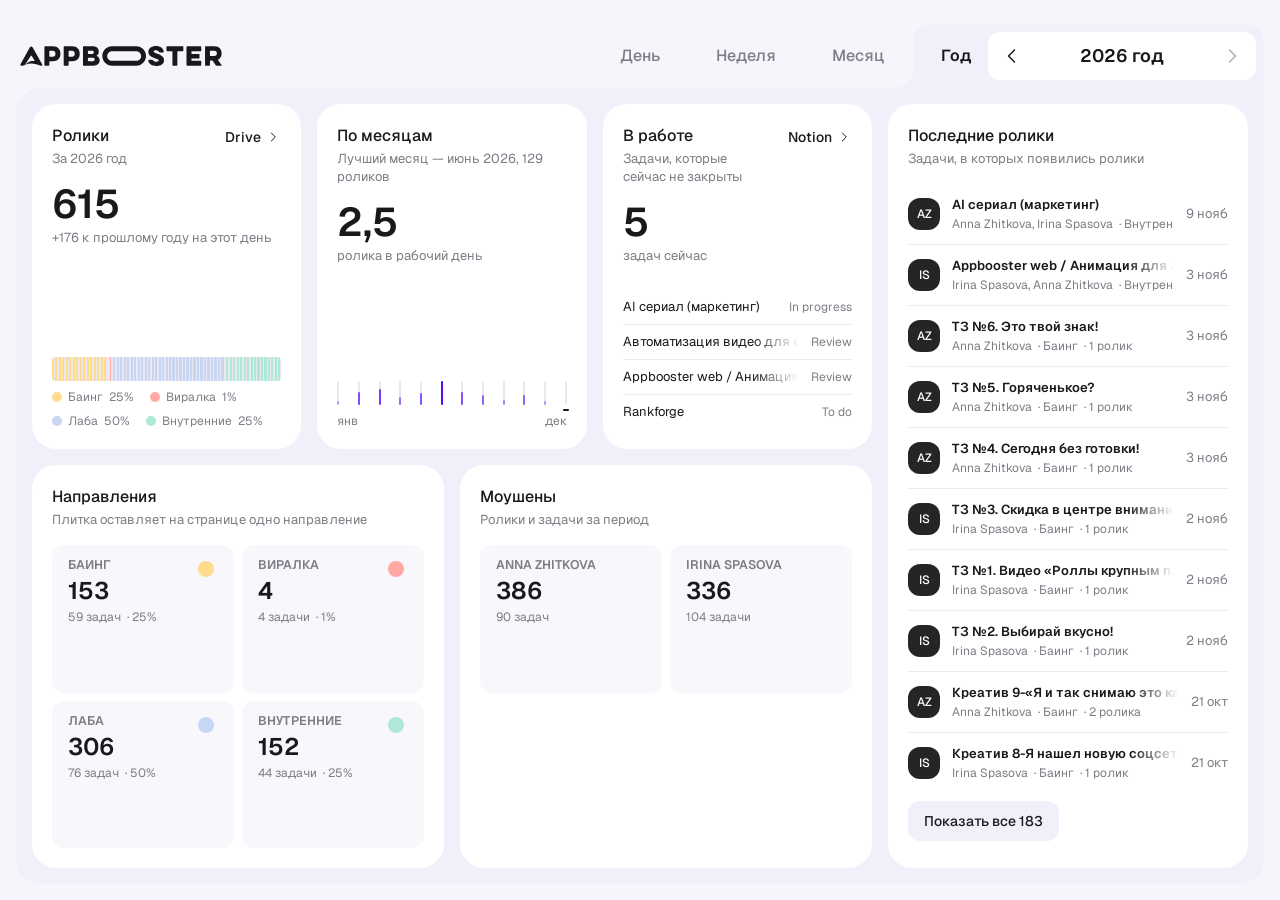
==== commit 06e5f0a4: "Appbooster logo on the left, the period tabs move right - The logo is appbooster.com/assets/main/log" ====
--- a/index.html
+++ b/index.html
@@ -14,8 +14,10 @@
 <body>
   <main class="main" id="app" aria-busy="true">
     <section class="dash">
-      <!-- top: the period tabs grow out of the sheet on the left, the range sits inside the open one -->
+      <!-- top: the Appbooster logo on the left (appbooster.com/assets/main/logo.svg in one colour); the period tabs grow
+           out of the sheet on the right, the range sits inside the open one -->
       <header class="dash-top">
+        <a class="brand" href="./"><svg class="logo" viewBox="0 0 182 18" fill="none" role="img" aria-label="Appbooster"><path fill-rule="evenodd" clip-rule="evenodd" d="M71.3492 12.7778C71.3492 15.6444 69.2168 17.6667 65.7074 17.6667H56.8671C56.5784 17.6667 56.3341 17.4222 56.3341 17.1333V0.866666C56.3341 0.577777 56.5784 0.333333 56.8671 0.333333H64.9522C68.6838 0.333333 70.5718 2.35556 70.5718 5.11111C70.5718 6.68889 69.9054 7.8 68.8392 8.53333C68.6838 8.64444 68.6838 8.84444 68.8615 8.93333C70.3941 9.64444 71.3492 10.9111 71.3492 12.7778ZM65.2187 13.6444C66.4182 13.6444 66.8624 13 66.8624 12.0889C66.8624 11.2 66.4182 10.6 65.2187 10.6H61.2206C60.9763 10.6 60.7764 10.8 60.7764 11.0444V13.2C60.7764 13.4444 60.9763 13.6444 61.2206 13.6444H65.2187ZM64.4413 7.13333C65.6408 7.13333 66.085 6.57778 66.085 5.75556C66.085 4.93333 65.6185 4.37778 64.6857 4.37778H61.2206C60.9763 4.37778 60.7764 4.57778 60.7764 4.82222V6.68889C60.7764 6.93333 60.9763 7.13333 61.2206 7.13333H64.4413Z" fill="currentColor"/><path d="M129.294 12.8444C129.294 16.2222 126.362 18 122.409 18C118.477 18 115.39 16.2667 115.079 13.0889C115.057 12.7778 115.345 12.4667 115.656 12.4667H118.655C119.166 12.4667 119.277 12.5778 119.543 13.0444C119.854 13.6222 120.765 14.1556 122.32 14.1556C123.986 14.1556 124.519 13.6 124.519 13.0889C124.519 12.3556 123.653 11.9111 121.565 11.2C118.81 10.2889 115.19 8.95555 115.19 5.37778C115.19 2.06667 118.011 0 121.964 0C126.007 0 128.828 2.11111 129.05 5.22222C129.072 5.53333 128.783 5.84444 128.472 5.84444H125.385C124.963 5.84444 124.763 5.64444 124.63 5.24444C124.363 4.51111 123.519 3.84444 122.053 3.84444C120.543 3.84444 119.943 4.44444 119.943 5.02222C119.943 5.71111 120.743 6.06667 122.808 6.77778L122.839 6.78866C125.242 7.63444 129.294 9.06071 129.294 12.8444Z" fill="currentColor"/><path d="M136.385 4.64444C136.629 4.64444 136.829 4.84444 136.829 5.08889V17.1333C136.829 17.4222 137.073 17.6667 137.362 17.6667H140.738C141.027 17.6667 141.271 17.4222 141.271 17.1333V5.08889C141.271 4.84444 141.471 4.64444 141.715 4.64444H146.136C146.424 4.64444 146.669 4.4 146.669 4.11111V0.866666C146.669 0.577777 146.424 0.333333 146.136 0.333333H131.965C131.676 0.333333 131.431 0.577777 131.431 0.866666V4.11111C131.431 4.4 131.676 4.64444 131.965 4.64444H136.385Z" fill="currentColor"/><path d="M162.794 17.1333C162.794 17.4222 162.549 17.6667 162.26 17.6667H150.022C149.733 17.6667 149.489 17.4222 149.489 17.1333V0.866666C149.489 0.577777 149.733 0.333333 150.022 0.333333H162.26C162.549 0.333333 162.794 0.577777 162.794 0.866666V4.11111C162.794 4.4 162.549 4.64444 162.26 4.64444H154.375C154.131 4.64444 153.931 4.84444 153.931 5.08889V6.68889C153.931 6.93333 154.131 7.13333 154.375 7.13333H160.683C160.972 7.13333 161.217 7.37778 161.217 7.66667V10.6222C161.217 10.9111 160.972 11.1556 160.683 11.1556H154.375C154.131 11.1556 153.931 11.3556 153.931 11.6V12.9333C153.931 13.1778 154.131 13.3778 154.375 13.3778H162.26C162.549 13.3778 162.794 13.6222 162.794 13.9111V17.1333Z" fill="currentColor"/><path fill-rule="evenodd" clip-rule="evenodd" d="M166.176 17.1333C166.176 17.4222 166.42 17.6667 166.709 17.6667H170.063C170.352 17.6667 170.596 17.4222 170.596 17.1333V13.4667C170.596 13.2222 170.796 13.0222 171.04 13.0222H172.418C172.684 13.0222 172.973 13.1556 173.128 13.3778L175.838 17.2222C176.038 17.4889 176.349 17.6667 176.682 17.6667H180.925C181.147 17.6667 181.28 17.4222 181.147 17.2222L177.971 12.8C177.837 12.6 177.882 12.3333 178.104 12.2222C180.169 11.0889 181.125 8.95555 181.125 6.66667C181.125 3.22222 179.081 0.333333 174.639 0.333333H166.709C166.42 0.333333 166.176 0.577777 166.176 0.866666V17.1333ZM176.838 6.71111C176.838 7.91111 176.171 9 174.394 9H171.04C170.796 9 170.596 8.8 170.596 8.55556V4.82222C170.596 4.57778 170.796 4.37778 171.04 4.37778H174.394C176.171 4.37778 176.838 5.37778 176.838 6.71111Z" fill="currentColor"/><path fill-rule="evenodd" clip-rule="evenodd" d="M73.75 9.01478C73.75 4.18846 77.6607 0.275954 82.4847 0.275954H104.321C109.145 0.275954 113.056 4.18846 113.056 9.01478C113.056 13.8411 109.145 17.7536 104.321 17.7536H82.4847C77.6607 17.7536 73.75 13.8411 73.75 9.01478ZM82.4847 4.64537H104.321C106.733 4.64537 108.689 6.60162 108.689 9.01478C108.689 11.4279 106.733 13.3842 104.321 13.3842H82.4847C80.0727 13.3842 78.1173 11.4279 78.1173 9.01478C78.1173 6.60162 80.0727 4.64537 82.4847 4.64537Z" fill="currentColor"/><path fill-rule="evenodd" clip-rule="evenodd" d="M25.5228 17.6662C25.8116 17.6662 26.0559 17.4218 26.0559 17.1329V14.1773C26.0559 13.9329 26.2558 13.7329 26.5001 13.7329H29.2544C33.8522 13.7329 36.0512 10.644 36.0512 6.97733C36.0512 3.48845 33.8522 0.33289 29.2544 0.33289H22.1466C21.8579 0.33289 21.6136 0.577334 21.6136 0.866223V17.1329C21.6136 17.4218 21.8579 17.6662 22.1466 17.6662H25.5228ZM31.5644 6.99956C31.5644 8.53289 30.8758 9.68845 29.0101 9.68845H26.5001C26.2558 9.68845 26.0559 9.48845 26.0559 9.244V4.82178C26.0559 4.57733 26.2558 4.37733 26.5001 4.37733H29.0101C30.8758 4.37733 31.5644 5.62178 31.5644 6.99956Z" fill="currentColor"/><path fill-rule="evenodd" clip-rule="evenodd" d="M42.8827 17.6662C43.1714 17.6662 43.4157 17.4218 43.4157 17.1329V14.1773C43.4157 13.9329 43.6156 13.7329 43.86 13.7329H46.6142C51.2121 13.7329 53.411 10.644 53.411 6.97733C53.411 3.48845 51.2121 0.33289 46.6142 0.33289H39.5065C39.2177 0.33289 38.9734 0.577334 38.9734 0.866223V17.1329C38.9734 17.4218 39.2177 17.6662 39.5065 17.6662H42.8827ZM48.9242 6.99956C48.9242 8.53289 48.2357 9.68845 46.3699 9.68845H43.86C43.6156 9.68845 43.4157 9.48845 43.4157 9.244V4.82178C43.4157 4.57733 43.6156 4.37733 43.86 4.37733H46.3699C48.2357 4.37733 48.9242 5.62178 48.9242 6.99956Z" fill="currentColor"/><path d="M8.5417 1.08667C9.06169 0.14344 10.4145 0.137151 10.9432 1.0755L19.5765 16.3973C19.987 17.126 19.2105 18.0032 18.4263 17.7133C16.0993 16.8528 12.546 15.7401 9.73246 15.7401C6.19544 15.7401 4.6767 16.9093 4.16675 17.4446C4.86953 16.6108 7.20776 14.0465 9.73246 13.5942C10.5186 13.4534 11.5302 13.4797 12.2228 13.5243C12.549 13.5454 12.7776 13.1859 12.6095 12.9055L10.2493 8.96915C10.0278 8.59986 9.4948 8.59441 9.26586 8.95908L4.65318 16.3067C4.10633 17.1778 3.15035 17.7065 2.1222 17.7065H0.897918C0.215463 17.7065 -0.216814 16.9741 0.112784 16.3762L8.5417 1.08667Z" fill="currentColor"/><path d="M4.16675 17.4446C4.0279 17.6093 3.95289 17.7065 3.95289 17.7065C3.95289 17.7065 4.01538 17.6035 4.16675 17.4446Z" fill="currentColor"/></svg></a>
         <div class="ptabs" role="tablist" aria-label="Период" id="periodTabs">
           <div class="ptab" data-mode="day"><button class="ptab-btn" role="tab" type="button" data-mode="day">День</button></div>
           <div class="ptab" data-mode="week"><button class="ptab-btn" role="tab" type="button" data-mode="week">Неделя</button></div>
--- a/assets/styles.css
+++ b/assets/styles.css
@@ -50,16 +50,18 @@
 /* top: the period tabs grow out of the sheet (folder tabs, 18 round with a concave 18 corner), the open one holds the
    range; the numbers stand on the right */
 .dash-top { position: relative; display: flex; align-items: flex-end; gap: 24px; padding-top: 32px; }
-.ptabs { flex: none; display: flex; align-items: flex-end; }
+.brand { flex: none; align-self: flex-end; height: 64px; display: flex; align-items: center; padding-left: 4px; color: var(--ink); }
+.brand .logo { display: block; width: 203px; height: 20px; }
+.ptabs { flex: none; margin-left: auto; display: flex; align-items: flex-end; }
 .ptab { position: relative; flex: none; height: 64px; border-radius: 18px 18px 0 0; display: flex; align-items: center; }
 .ptab-btn { height: 100%; padding: 0 28px; font: 500 16px/24px var(--font); color: var(--text-2); white-space: nowrap; transition: color .2s; }
 .ptab-btn:hover { color: var(--ink); }
 .ptab-btn:focus-visible { outline-offset: -6px; border-radius: 14px; }
 .ptab.is-on { background: var(--tint); padding-right: 8px; }
 .ptab.is-on .ptab-btn { padding-right: 16px; color: var(--ink); font-weight: 600; cursor: default; }
-.ptab.is-on::after, .ptab.is-on:not(:first-child)::before { content: ""; position: absolute; bottom: 0; width: 18px; height: 18px; pointer-events: none; }
-.ptab.is-on::after { right: -18px; background: radial-gradient(circle at 100% 0, transparent 17.5px, var(--tint) 18px); }
-.ptab.is-on:not(:first-child)::before { left: -18px; background: radial-gradient(circle at 0 0, transparent 17.5px, var(--tint) 18px); }
+.ptab.is-on::before, .ptab.is-on:not(:last-child)::after { content: ""; position: absolute; bottom: 0; width: 18px; height: 18px; pointer-events: none; }
+.ptab.is-on::before { left: -18px; background: radial-gradient(circle at 0 0, transparent 17.5px, var(--tint) 18px); }
+.ptab.is-on:not(:last-child)::after { right: -18px; background: radial-gradient(circle at 100% 0, transparent 17.5px, var(--tint) 18px); }
 /* the range: big arrow buttons in a white track, the period between them */
 .range { display: flex; align-items: center; height: 48px; padding: 2px; border-radius: 12px; background: var(--surface); }
 .range.is-moved { animation: range-in .3s var(--ease-enter); } /* only when it moves to another tab: on load it is just there */
@@ -76,7 +78,7 @@
 
 /* the sheet and its grid */
 .dash-sheet { position: relative; padding: 16px; border-radius: 24px; background: var(--tint); transition: opacity .2s; }
-.dash-sheet.is-joined { border-top-left-radius: 0; }
+.dash-sheet.is-joined { border-top-right-radius: 0; } /* the last tab (Год) open: the sheet's corner under it is square */
 .dash-grid { display: grid; grid-template-columns: 1fr; gap: 16px; }
 .row-a { display: grid; grid-template-columns: repeat(3, minmax(0, 1fr)); gap: 16px; }
 .row-b { display: grid; grid-template-columns: minmax(0, 1fr) minmax(0, 1fr); gap: 16px; }
@@ -305,7 +307,8 @@
 /* narrow: period first, the tab under it so it still grows out of the sheet */
 @media (max-width: 800px) {
   .dash-top { flex-wrap: wrap; gap: 0; padding-top: 16px; }
-  .ptabs { width: 100%; }
+  .brand { width: 100%; height: auto; padding: 0 4px 20px; }
+  .ptabs { width: 100%; margin-left: 0; }
   .ptab { flex: 1; min-width: 0; height: 52px; }
   .ptab.is-on { padding-right: 0; }
   .ptab-btn, .ptab.is-on .ptab-btn { width: 100%; padding: 0 4px; }
